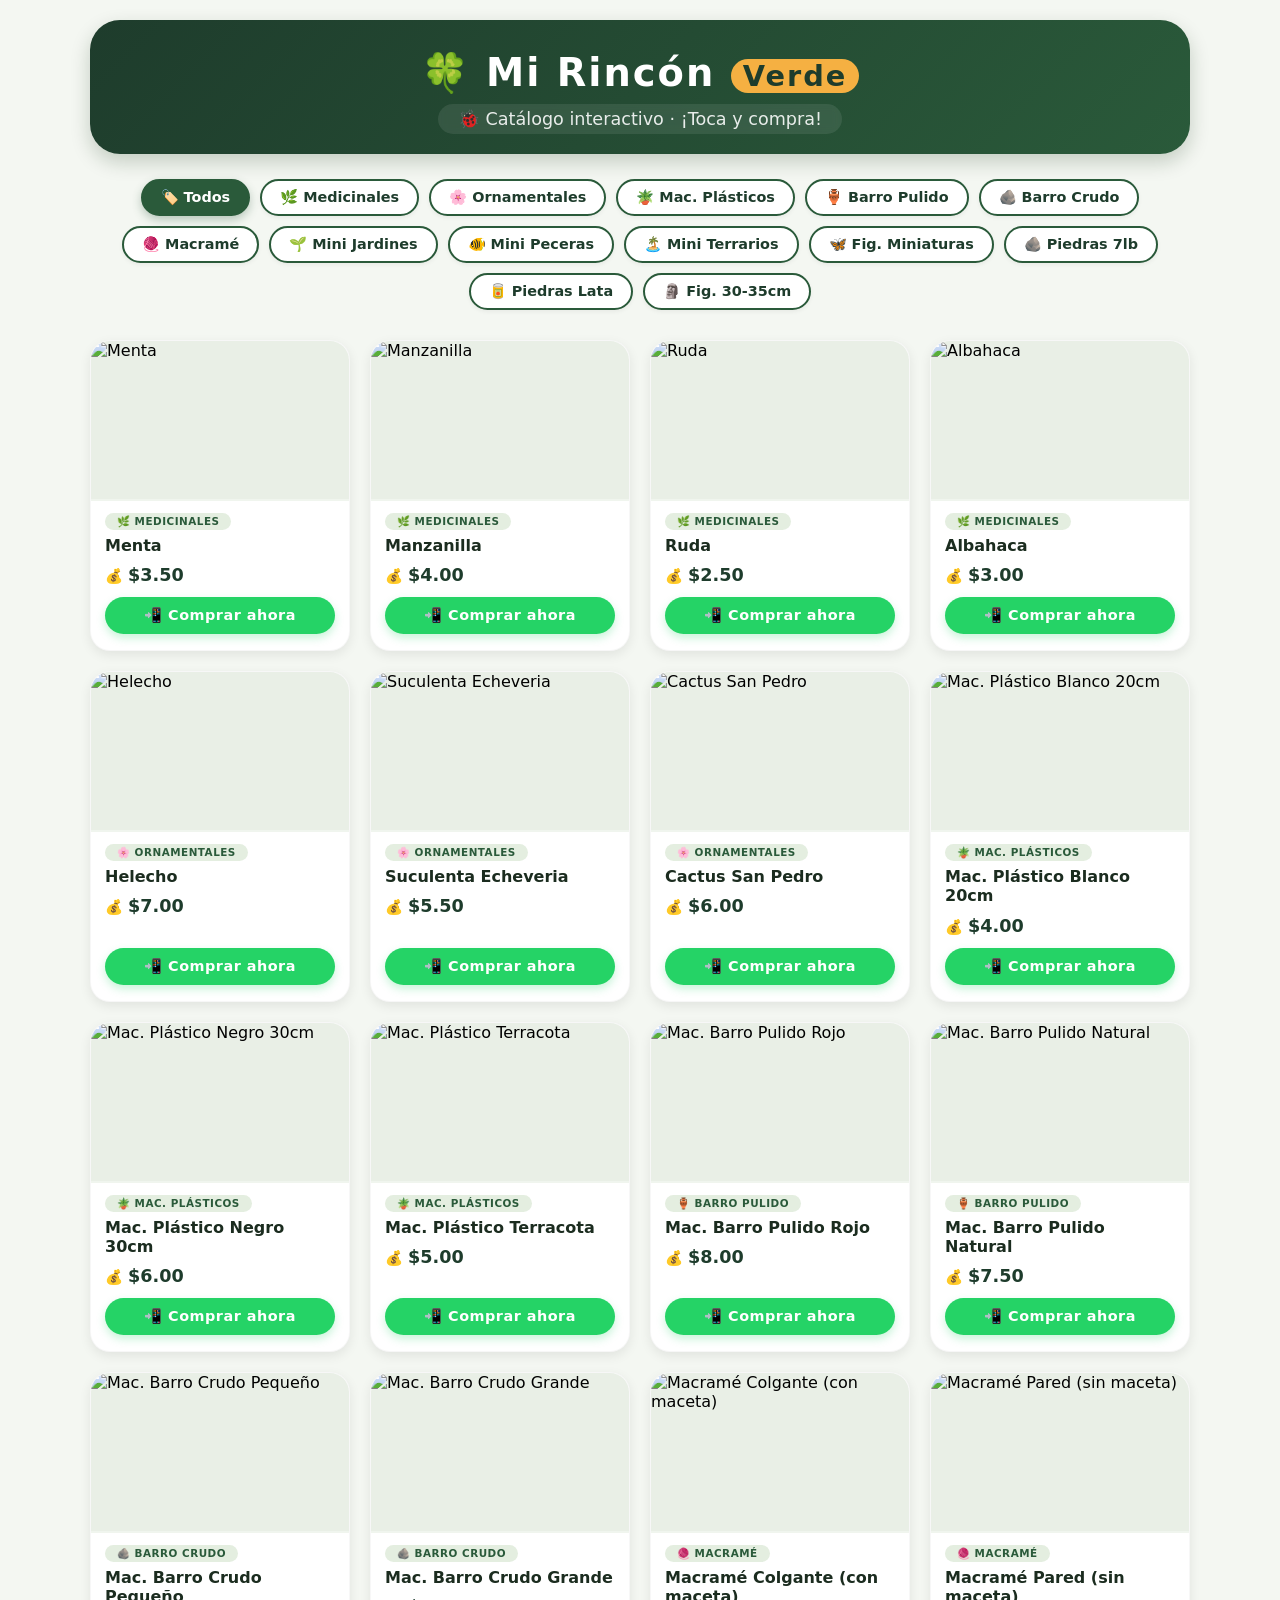
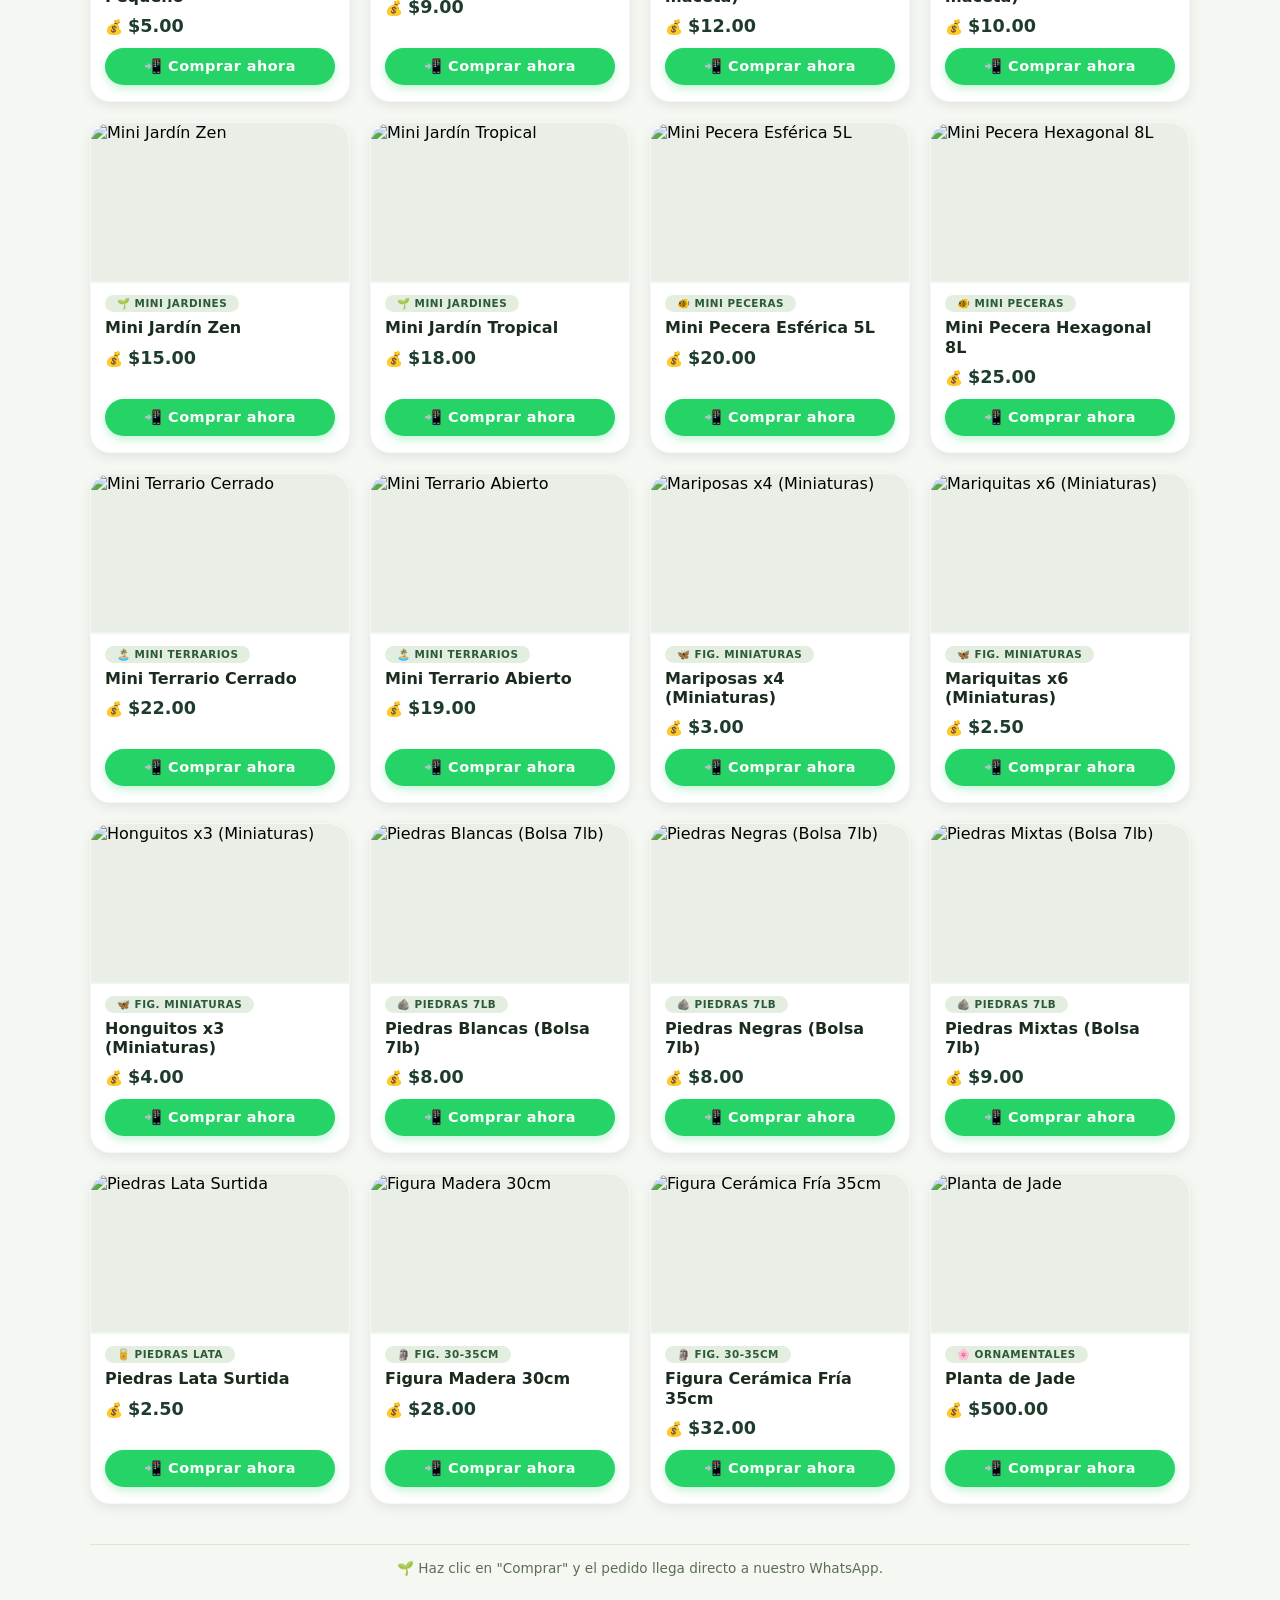
==== index.html @ e6970a71 "Update index.html" ====
<!DOCTYPE html>
<html lang="es">
<head>
    <meta charset="UTF-8">
    <meta name="viewport" content="width=device-width, initial-scale=1.0, maximum-scale=1.0, user-scalable=yes">
    <title>🍀 Mi Rincón Verde - Catálogo</title>
    <style>
        /* --- RESET Y ESTILOS GLOBALES --- */
        * {
            margin: 0;
            padding: 0;
            box-sizing: border-box;
            font-family: 'Segoe UI', Roboto, system-ui, -apple-system, sans-serif;
        }

        body {
            background: #f4f7f2;
            padding: 20px 15px 40px;
            min-height: 100vh;
        }

        .container {
            max-width: 1100px;
            margin: 0 auto;
        }

        /* --- HEADER --- */
        .header {
            text-align: center;
            padding: 30px 20px 20px;
            background: linear-gradient(135deg, #1e3c2c, #2a5a3a);
            border-radius: 30px 30px 30px 30px;
            margin-bottom: 25px;
            box-shadow: 0 8px 20px rgba(0, 40, 0, 0.2);
            color: white;
        }

        .header h1 {
            font-size: 2.4rem;
            letter-spacing: 2px;
            font-weight: 800;
        }
        .header h1 span {
            background: #f5b042;
            padding: 0 12px;
            border-radius: 40px;
            color: #1e3c2c;
            font-size: 1.8rem;
        }
        .header p {
            font-size: 1.1rem;
            opacity: 0.9;
            margin-top: 8px;
            background: rgba(255, 255, 255, 0.1);
            display: inline-block;
            padding: 5px 20px;
            border-radius: 40px;
            backdrop-filter: blur(4px);
        }

        /* --- FILTROS (CATEGORÍAS) --- */
        .filtros {
            display: flex;
            flex-wrap: wrap;
            justify-content: center;
            gap: 10px;
            margin-bottom: 30px;
        }

        .filtro-btn {
            background: white;
            border: 2px solid #2a5a3a;
            color: #1e3c2c;
            padding: 8px 18px;
            border-radius: 50px;
            font-weight: 600;
            font-size: 0.9rem;
            cursor: pointer;
            transition: all 0.2s ease;
            box-shadow: 0 2px 4px rgba(0,0,0,0.05);
        }

        .filtro-btn:hover {
            background: #e8f0e5;
            transform: scale(1.02);
        }

        .filtro-btn.active {
            background: #2a5a3a;
            color: white;
            border-color: #2a5a3a;
            box-shadow: 0 4px 10px rgba(42, 90, 58, 0.3);
        }

        /* --- GRID DE PRODUCTOS --- */
        .grid-productos {
            display: grid;
            grid-template-columns: repeat(auto-fill, minmax(160px, 1fr));
            gap: 20px;
        }

        /* --- TARJETA DE PRODUCTO --- */
        .producto-card {
            background: white;
            border-radius: 20px;
            overflow: hidden;
            box-shadow: 0 4px 12px rgba(0, 0, 0, 0.08);
            transition: transform 0.15s ease, box-shadow 0.15s ease;
            display: flex;
            flex-direction: column;
            border: 1px solid rgba(0,0,0,0.03);
        }

        .producto-card:hover {
            transform: translateY(-5px);
            box-shadow: 0 12px 24px rgba(0, 40, 0, 0.12);
        }

        .producto-card img {
            width: 100%;
            height: 160px;
            object-fit: cover;
            background: #e9efe6;
            border-bottom: 2px solid #f0f5ee;
        }

        .producto-info {
            padding: 12px 14px 16px;
            flex-grow: 1;
            display: flex;
            flex-direction: column;
        }

        .producto-info .categoria-badge {
            font-size: 0.65rem;
            font-weight: 700;
            text-transform: uppercase;
            color: #2a5a3a;
            background: #e4eee0;
            padding: 2px 12px;
            border-radius: 30px;
            display: inline-block;
            width: fit-content;
            margin-bottom: 6px;
            letter-spacing: 0.5px;
        }

        .producto-info h3 {
            font-size: 1rem;
            font-weight: 700;
            color: #1b2c1f;
            margin-bottom: 4px;
            line-height: 1.2;
        }

        .producto-info .precio {
            font-weight: 700;
            color: #1e3c2c;
            font-size: 1.1rem;
            margin: 6px 0 12px;
        }
        .producto-info .precio::before {
            content: "💰 ";
            font-size: 0.9rem;
        }

        .btn-comprar {
            background: #25D366;
            color: white;
            border: none;
            padding: 10px 0;
            border-radius: 60px;
            font-weight: 700;
            font-size: 0.9rem;
            cursor: pointer;
            transition: all 0.15s ease;
            margin-top: auto;
            text-align: center;
            text-decoration: none;
            display: block;
            box-shadow: 0 4px 8px rgba(37, 211, 102, 0.25);
            letter-spacing: 0.5px;
        }

        .btn-comprar:hover {
            background: #1ebe5c;
            transform: scale(1.02);
            box-shadow: 0 6px 14px rgba(37, 211, 102, 0.35);
        }

        .btn-comprar:active {
            transform: scale(0.96);
        }

        /* --- MENSAJE CUANDO NO HAY PRODUCTOS --- */
        .sin-resultados {
            grid-column: 1 / -1;
            text-align: center;
            padding: 60px 20px;
            background: white;
            border-radius: 30px;
            color: #555;
            font-size: 1.2rem;
        }

        /* --- FOOTER --- */
        .footer {
            text-align: center;
            margin-top: 40px;
            padding: 15px;
            color: #5b6e55;
            font-size: 0.85rem;
            border-top: 1px solid #dce6d8;
        }

        /* --- RESPONSIVE --- */
        @media (max-width: 480px) {
            .header h1 { font-size: 1.8rem; }
            .grid-productos { grid-template-columns: repeat(2, 1fr); gap: 12px; }
            .producto-card img { height: 120px; }
            .producto-info { padding: 10px; }
            .producto-info h3 { font-size: 0.85rem; }
            .btn-comprar { font-size: 0.75rem; padding: 8px 0; }
            .filtro-btn { font-size: 0.7rem; padding: 5px 12px; }
        }

        @media (min-width: 900px) {
            .grid-productos { grid-template-columns: repeat(4, 1fr); }
        }
    </style>
</head>
<body>
    <div class="container">

        <!-- HEADER -->
        <div class="header">
            <h1>🍀 Mi Rincón <span>Verde</span></h1>
            <p>🐞 Catálogo interactivo · ¡Toca y compra!</p>
        </div>

        <!-- FILTROS -->
        <div class="filtros" id="filtrosContainer">
            <!-- Los botones se generan automáticamente con JS -->
        </div>

        <!-- GRID DE PRODUCTOS -->
        <div class="grid-productos" id="gridProductos">
            <!-- Los productos se renderizan aquí con JS -->
        </div>

        <div class="footer">
            🌱 Haz clic en "Comprar" y el pedido llega directo a nuestro WhatsApp.
        </div>
    </div>

    <script>
        // *********************************************************************
        //  CONFIGURACIÓN OBLIGATORIA
        //  1. Cambia el número de teléfono (con código de país, sin '+' ni '00')
        //  2. Cambia las URLs de las imágenes (placeholder son genéricas)
        // *********************************************************************
        const TELEFONO = "5351714067"; // <--- PON AQUÍ TU NÚMERO (ej: 5355555555)

        // --- LISTA DE PRODUCTOS (CATÁLOGO COMPLETO) ---
        const productos = [
            // 🌿 Medicinales
            { id: 1, nombre: "Menta", categoria: "medicinales", precio: "3.50", img: "https://via.placeholder.com/300x200/4CAF50/FFFFFF?text=Menta" },
            { id: 2, nombre: "Manzanilla", categoria: "medicinales", precio: "4.00", img: "https://via.placeholder.com/300x200/8BC34A/FFFFFF?text=Manzanilla" },
            { id: 3, nombre: "Ruda", categoria: "medicinales", precio: "2.50", img: "https://via.placeholder.com/300x200/689F38/FFFFFF?text=Ruda" },
            { id: 4, nombre: "Albahaca", categoria: "medicinales", precio: "3.00", img: "https://via.placeholder.com/300x200/7CB342/FFFFFF?text=Albahaca" },

            // 🌸 Ornamentales
            { id: 5, nombre: "Helecho", categoria: "ornamentales", precio: "7.00", img: "https://via.placeholder.com/300x200/2E7D32/FFFFFF?text=Helecho" },
            { id: 6, nombre: "Suculenta Echeveria", categoria: "ornamentales", precio: "5.50", img: "https://via.placeholder.com/300x200/388E3C/FFFFFF?text=Suculenta" },
            { id: 7, nombre: "Cactus San Pedro", categoria: "ornamentales", precio: "6.00", img: "https://via.placeholder.com/300x200/1B5E20/FFFFFF?text=Cactus" },

            // 🪴 Maceteros Plásticos
            { id: 8, nombre: "Mac. Plástico Blanco 20cm", categoria: "plasticos", precio: "4.00", img: "https://via.placeholder.com/300x200/9E9E9E/FFFFFF?text=Blanco+20cm" },
            { id: 9, nombre: "Mac. Plástico Negro 30cm", categoria: "plasticos", precio: "6.00", img: "https://via.placeholder.com/300x200/424242/FFFFFF?text=Negro+30cm" },
            { id: 10, nombre: "Mac. Plástico Terracota", categoria: "plasticos", precio: "5.00", img: "https://via.placeholder.com/300x200/BCAAA4/FFFFFF?text=Terracota" },

            // 🏺 Barro Pulido
            { id: 11, nombre: "Mac. Barro Pulido Rojo", categoria: "barro_pulido", precio: "8.00", img: "https://via.placeholder.com/300x200/8D6E63/FFFFFF?text=Pulido+Rojo" },
            { id: 12, nombre: "Mac. Barro Pulido Natural", categoria: "barro_pulido", precio: "7.50", img: "https://via.placeholder.com/300x200/A1887F/FFFFFF?text=Pulido+Natural" },

            // 🪨 Barro Crudo
            { id: 13, nombre: "Mac. Barro Crudo Pequeño", categoria: "barro_crudo", precio: "5.00", img: "https://via.placeholder.com/300x200/795548/FFFFFF?text=Crudo+Peque" },
            { id: 14, nombre: "Mac. Barro Crudo Grande", categoria: "barro_crudo", precio: "9.00", img: "https://via.placeholder.com/300x200/5D4037/FFFFFF?text=Crudo+Grande" },

            // 🧶 Macramé
            { id: 15, nombre: "Macramé Colgante (con maceta)", categoria: "macrame", precio: "12.00", img: "https://via.placeholder.com/300x200/EFEBE9/000000?text=Macrame+Con" },
            { id: 16, nombre: "Macramé Pared (sin maceta)", categoria: "macrame", precio: "10.00", img: "https://via.placeholder.com/300x200/D7CCC8/000000?text=Macrame+Sin" },

            // 🌱 Mini Jardines
            { id: 17, nombre: "Mini Jardín Zen", categoria: "mini_jardines", precio: "15.00", img: "https://via.placeholder.com/300x200/FFF9C4/000000?text=Jardin+Zen" },
            { id: 18, nombre: "Mini Jardín Tropical", categoria: "mini_jardines", precio: "18.00", img: "https://via.placeholder.com/300x200/A5D6A7/000000?text=Jardin+Tropical" },

            // 🐠 Mini Peceras
            { id: 19, nombre: "Mini Pecera Esférica 5L", categoria: "mini_peceras", precio: "20.00", img: "https://via.placeholder.com/300x200/81D4FA/000000?text=Pecera+Esferica" },
            { id: 20, nombre: "Mini Pecera Hexagonal 8L", categoria: "mini_peceras", precio: "25.00", img: "https://via.placeholder.com/300x200/4FC3F7/000000?text=Pecera+Hexagonal" },

            // 🏺 Mini Terrarios
            { id: 21, nombre: "Mini Terrario Cerrado", categoria: "mini_terrarios", precio: "22.00", img: "https://via.placeholder.com/300x200/B2DFDB/000000?text=Terrario+Cerrado" },
            { id: 22, nombre: "Mini Terrario Abierto", categoria: "mini_terrarios", precio: "19.00", img: "https://via.placeholder.com/300x200/80CBC4/000000?text=Terrario+Abierto" },

            // 🦋 Figuras Miniaturas (agrupadas en una misma categoría)
            { id: 23, nombre: "Mariposas x4 (Miniaturas)", categoria: "figuras_mini", precio: "3.00", img: "https://via.placeholder.com/300x200/F8BBD0/000000?text=Mariposas" },
            { id: 24, nombre: "Mariquitas x6 (Miniaturas)", categoria: "figuras_mini", precio: "2.50", img: "https://via.placeholder.com/300x200/FFCDD2/000000?text=Mariquitas" },
            { id: 25, nombre: "Honguitos x3 (Miniaturas)", categoria: "figuras_mini", precio: "4.00", img: "https://via.placeholder.com/300x200/D7CCC8/000000?text=Honguitos" },

            // Piedras decorativas 7 libras
            { id: 26, nombre: "Piedras Blancas (Bolsa 7lb)", categoria: "piedras", precio: "8.00", img: "https://via.placeholder.com/300x200/ECEFF1/000000?text=Piedras+Blancas" },
            { id: 27, nombre: "Piedras Negras (Bolsa 7lb)", categoria: "piedras", precio: "8.00", img: "https://via.placeholder.com/300x200/37474F/FFFFFF?text=Piedras+Negras" },
            { id: 28, nombre: "Piedras Mixtas (Bolsa 7lb)", categoria: "piedras", precio: "9.00", img: "https://via.placeholder.com/300x200/B0BEC5/000000?text=Piedras+Mixtas" },

            // Piedras en lata
            { id: 29, nombre: "Piedras Lata Surtida", categoria: "piedras_lata", precio: "2.50", img: "https://via.placeholder.com/300x200/FFAB91/000000?text=Lata+Piedras" },

            // Figuras Cerámica y Madera (30-35cm)
            { id: 30, nombre: "Figura Madera 30cm", categoria: "figuras_grandes", precio: "28.00", img: "https://via.placeholder.com/300x200/A1887F/FFFFFF?text=Fig+Madera" },
            { id: 31, nombre: "Figura Cerámica Fría 35cm", categoria: "figuras_grandes", precio: "32.00", img: "https://via.placeholder.com/300x200/FFCC80/000000?text=Fig+Ceramica" },

            // 🌱 NUEVO: Planta de Jade (añadido por solicitud)
            { id: 32, nombre: "Planta de Jade", categoria: "ornamentales", precio: "500.00", img: "https://via.placeholder.com/300x200/2E7D32/FFFFFF?text=Planta+de+Jade" }
        ];

        // --- MAPEO DE CATEGORÍAS PARA FILTROS ---
        const categoriasMap = {
            'medicinales': '🌿 Medicinales',
            'ornamentales': '🌸 Ornamentales',
            'plasticos': '🪴 Mac. Plásticos',
            'barro_pulido': '🏺 Barro Pulido',
            'barro_crudo': '🪨 Barro Crudo',
            'macrame': '🧶 Macramé',
            'mini_jardines': '🌱 Mini Jardines',
            'mini_peceras': '🐠 Mini Peceras',
            'mini_terrarios': '🏝️ Mini Terrarios',
            'figuras_mini': '🦋 Fig. Miniaturas',
            'piedras': '🪨 Piedras 7lb',
            'piedras_lata': '🥫 Piedras Lata',
            'figuras_grandes': '🗿 Fig. 30-35cm'
        };

        // --- OBTENER CATEGORÍAS ÚNICAS ---
        const categoriasUnicas = [...new Set(productos.map(p => p.categoria))];

        // --- RENDERIZAR FILTROS ---
        const filtrosContainer = document.getElementById('filtrosContainer');
        // Botón "Todos"
        let filtrosHTML = `<button class="filtro-btn active" data-categoria="todos">🏷️ Todos</button>`;
        categoriasUnicas.forEach(cat => {
            const nombreMostrar = categoriasMap[cat] || cat;
            filtrosHTML += `<button class="filtro-btn" data-categoria="${cat}">${nombreMostrar}</button>`;
        });
        filtrosContainer.innerHTML = filtrosHTML;

        // --- FUNCIÓN MEJORADA PARA GENERAR EL ENLACE DE WHATSAPP (MENSAJE HUMANO) ---
        function generarEnlaceWhatsApp(nombreProducto, precio) {
            // Mensaje natural, claro y sin comandos
            const mensaje = `Hola, estoy interesado en comprar "${nombreProducto}" que vi en su catálogo por $${precio}. ¿Podrían confirmarme si tienen disponibilidad? ¡Gracias!`;
            return `https://wa.me/${TELEFONO}?text=${encodeURIComponent(mensaje)}`;
        }

        // --- FUNCIÓN PARA RENDERIZAR PRODUCTOS (CON FILTRO) ---
        function renderizarProductos(categoriaFiltro = 'todos') {
            const grid = document.getElementById('gridProductos');
            
            // Filtrar productos
            let productosFiltrados = productos;
            if (categoriaFiltro !== 'todos') {
                productosFiltrados = productos.filter(p => p.categoria === categoriaFiltro);
            }

            // Si no hay productos, mostrar mensaje
            if (productosFiltrados.length === 0) {
                grid.innerHTML = `<div class="sin-resultados">😕 No hay productos en esta categoría.<br>¡Pronto tendremos más novedades!</div>`;
                return;
            }

            // Generar HTML de cada producto
            let html = '';
            productosFiltrados.forEach(p => {
                const enlace = generarEnlaceWhatsApp(p.nombre, p.precio);
                const catMostrar = categoriasMap[p.categoria] || p.categoria;
                html += `
                    <div class="producto-card" data-categoria="${p.categoria}">
                        <img src="${p.img}" alt="${p.nombre}" loading="lazy">
                        <div class="producto-info">
                            <span class="categoria-badge">${catMostrar}</span>
                            <h3>${p.nombre}</h3>
                            <div class="precio">$${p.precio}</div>
                            <a href="${enlace}" target="_blank" class="btn-comprar" rel="noopener noreferrer">
                                📲 Comprar ahora
                            </a>
                        </div>
                    </div>
                `;
            });

            grid.innerHTML = html;
        }

        // --- EVENTOS DE LOS FILTROS ---
        document.querySelectorAll('.filtro-btn').forEach(btn => {
            btn.addEventListener('click', function(e) {
                // Quitar clase active de todos
                document.querySelectorAll('.filtro-btn').forEach(b => b.classList.remove('active'));
                // Poner clase active al clickeado
                this.classList.add('active');
                // Obtener categoría y renderizar
                const categoria = this.dataset.categoria;
                renderizarProductos(categoria);
            });
        });

        // --- RENDERIZAR INICIAL (TODOS) ---
        renderizarProductos('todos');

        // --- (OPCIONAL) SI EL USUARIO QUIERE REEMPLAZAR IMÁGENES, BUSCA LAS URL DE PLACEHOLDER ---
        console.log('%c🍀 Catálogo "Mi Rincón Verde" cargado. El mensaje de WhatsApp ahora es más humano y claro.','font-size:16px; font-weight:bold; background:#1e3c2c; color:white; padding:10px; border-radius:6px;');
    </script>
</body>
</html>
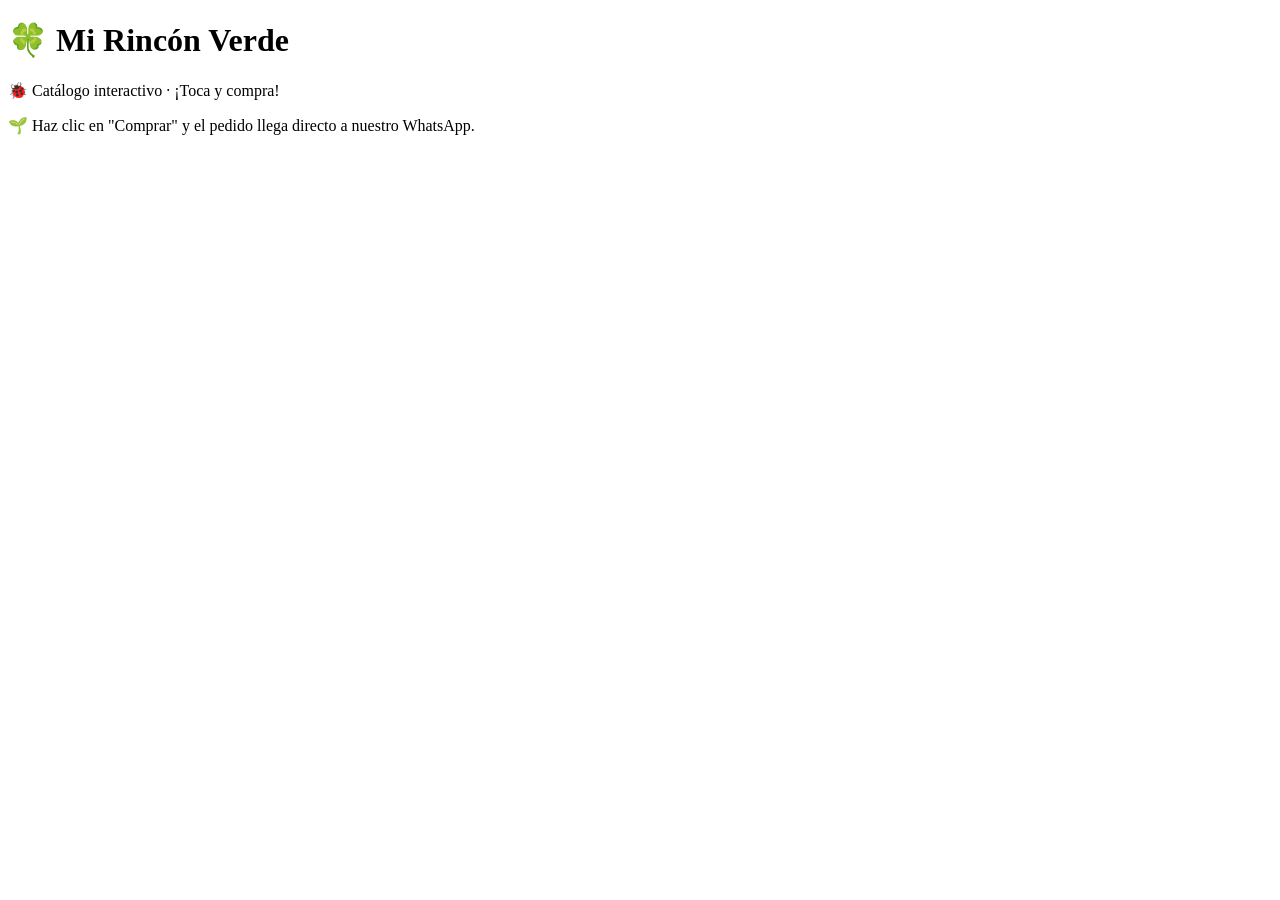
==== commit d13cf0b6: "Update index.html" ====
--- a/index.html
+++ b/index.html
@@ -4,230 +4,8 @@
     <meta charset="UTF-8">
     <meta name="viewport" content="width=device-width, initial-scale=1.0, maximum-scale=1.0, user-scalable=yes">
     <title>🍀 Mi Rincón Verde - Catálogo</title>
-    <style>
-        /* --- RESET Y ESTILOS GLOBALES --- */
-        * {
-            margin: 0;
-            padding: 0;
-            box-sizing: border-box;
-            font-family: 'Segoe UI', Roboto, system-ui, -apple-system, sans-serif;
-        }
-
-        body {
-            background: #f4f7f2;
-            padding: 20px 15px 40px;
-            min-height: 100vh;
-        }
-
-        .container {
-            max-width: 1100px;
-            margin: 0 auto;
-        }
-
-        /* --- HEADER --- */
-        .header {
-            text-align: center;
-            padding: 30px 20px 20px;
-            background: linear-gradient(135deg, #1e3c2c, #2a5a3a);
-            border-radius: 30px 30px 30px 30px;
-            margin-bottom: 25px;
-            box-shadow: 0 8px 20px rgba(0, 40, 0, 0.2);
-            color: white;
-        }
-
-        .header h1 {
-            font-size: 2.4rem;
-            letter-spacing: 2px;
-            font-weight: 800;
-        }
-        .header h1 span {
-            background: #f5b042;
-            padding: 0 12px;
-            border-radius: 40px;
-            color: #1e3c2c;
-            font-size: 1.8rem;
-        }
-        .header p {
-            font-size: 1.1rem;
-            opacity: 0.9;
-            margin-top: 8px;
-            background: rgba(255, 255, 255, 0.1);
-            display: inline-block;
-            padding: 5px 20px;
-            border-radius: 40px;
-            backdrop-filter: blur(4px);
-        }
-
-        /* --- FILTROS (CATEGORÍAS) --- */
-        .filtros {
-            display: flex;
-            flex-wrap: wrap;
-            justify-content: center;
-            gap: 10px;
-            margin-bottom: 30px;
-        }
-
-        .filtro-btn {
-            background: white;
-            border: 2px solid #2a5a3a;
-            color: #1e3c2c;
-            padding: 8px 18px;
-            border-radius: 50px;
-            font-weight: 600;
-            font-size: 0.9rem;
-            cursor: pointer;
-            transition: all 0.2s ease;
-            box-shadow: 0 2px 4px rgba(0,0,0,0.05);
-        }
-
-        .filtro-btn:hover {
-            background: #e8f0e5;
-            transform: scale(1.02);
-        }
-
-        .filtro-btn.active {
-            background: #2a5a3a;
-            color: white;
-            border-color: #2a5a3a;
-            box-shadow: 0 4px 10px rgba(42, 90, 58, 0.3);
-        }
-
-        /* --- GRID DE PRODUCTOS --- */
-        .grid-productos {
-            display: grid;
-            grid-template-columns: repeat(auto-fill, minmax(160px, 1fr));
-            gap: 20px;
-        }
-
-        /* --- TARJETA DE PRODUCTO --- */
-        .producto-card {
-            background: white;
-            border-radius: 20px;
-            overflow: hidden;
-            box-shadow: 0 4px 12px rgba(0, 0, 0, 0.08);
-            transition: transform 0.15s ease, box-shadow 0.15s ease;
-            display: flex;
-            flex-direction: column;
-            border: 1px solid rgba(0,0,0,0.03);
-        }
-
-        .producto-card:hover {
-            transform: translateY(-5px);
-            box-shadow: 0 12px 24px rgba(0, 40, 0, 0.12);
-        }
-
-        .producto-card img {
-            width: 100%;
-            height: 160px;
-            object-fit: cover;
-            background: #e9efe6;
-            border-bottom: 2px solid #f0f5ee;
-        }
-
-        .producto-info {
-            padding: 12px 14px 16px;
-            flex-grow: 1;
-            display: flex;
-            flex-direction: column;
-        }
-
-        .producto-info .categoria-badge {
-            font-size: 0.65rem;
-            font-weight: 700;
-            text-transform: uppercase;
-            color: #2a5a3a;
-            background: #e4eee0;
-            padding: 2px 12px;
-            border-radius: 30px;
-            display: inline-block;
-            width: fit-content;
-            margin-bottom: 6px;
-            letter-spacing: 0.5px;
-        }
-
-        .producto-info h3 {
-            font-size: 1rem;
-            font-weight: 700;
-            color: #1b2c1f;
-            margin-bottom: 4px;
-            line-height: 1.2;
-        }
-
-        .producto-info .precio {
-            font-weight: 700;
-            color: #1e3c2c;
-            font-size: 1.1rem;
-            margin: 6px 0 12px;
-        }
-        .producto-info .precio::before {
-            content: "💰 ";
-            font-size: 0.9rem;
-        }
-
-        .btn-comprar {
-            background: #25D366;
-            color: white;
-            border: none;
-            padding: 10px 0;
-            border-radius: 60px;
-            font-weight: 700;
-            font-size: 0.9rem;
-            cursor: pointer;
-            transition: all 0.15s ease;
-            margin-top: auto;
-            text-align: center;
-            text-decoration: none;
-            display: block;
-            box-shadow: 0 4px 8px rgba(37, 211, 102, 0.25);
-            letter-spacing: 0.5px;
-        }
-
-        .btn-comprar:hover {
-            background: #1ebe5c;
-            transform: scale(1.02);
-            box-shadow: 0 6px 14px rgba(37, 211, 102, 0.35);
-        }
-
-        .btn-comprar:active {
-            transform: scale(0.96);
-        }
-
-        /* --- MENSAJE CUANDO NO HAY PRODUCTOS --- */
-        .sin-resultados {
-            grid-column: 1 / -1;
-            text-align: center;
-            padding: 60px 20px;
-            background: white;
-            border-radius: 30px;
-            color: #555;
-            font-size: 1.2rem;
-        }
-
-        /* --- FOOTER --- */
-        .footer {
-            text-align: center;
-            margin-top: 40px;
-            padding: 15px;
-            color: #5b6e55;
-            font-size: 0.85rem;
-            border-top: 1px solid #dce6d8;
-        }
-
-        /* --- RESPONSIVE --- */
-        @media (max-width: 480px) {
-            .header h1 { font-size: 1.8rem; }
-            .grid-productos { grid-template-columns: repeat(2, 1fr); gap: 12px; }
-            .producto-card img { height: 120px; }
-            .producto-info { padding: 10px; }
-            .producto-info h3 { font-size: 0.85rem; }
-            .btn-comprar { font-size: 0.75rem; padding: 8px 0; }
-            .filtro-btn { font-size: 0.7rem; padding: 5px 12px; }
-        }
-
-        @media (min-width: 900px) {
-            .grid-productos { grid-template-columns: repeat(4, 1fr); }
-        }
-    </style>
+    <!-- CSS externo -->
+    <link rel="stylesheet" href="css/style.css">
 </head>
 <body>
     <div class="container">
@@ -253,171 +31,8 @@
         </div>
     </div>
 
-    <script>
-        // *********************************************************************
-        //  CONFIGURACIÓN OBLIGATORIA
-        //  1. Cambia el número de teléfono (con código de país, sin '+' ni '00')
-        //  2. Cambia las URLs de las imágenes (placeholder son genéricas)
-        // *********************************************************************
-        const TELEFONO = "5351714067"; // <--- PON AQUÍ TU NÚMERO (ej: 5355555555)
-
-        // --- LISTA DE PRODUCTOS (CATÁLOGO COMPLETO) ---
-        const productos = [
-            // 🌿 Medicinales
-            { id: 1, nombre: "Menta", categoria: "medicinales", precio: "3.50", img: "https://via.placeholder.com/300x200/4CAF50/FFFFFF?text=Menta" },
-            { id: 2, nombre: "Manzanilla", categoria: "medicinales", precio: "4.00", img: "https://via.placeholder.com/300x200/8BC34A/FFFFFF?text=Manzanilla" },
-            { id: 3, nombre: "Ruda", categoria: "medicinales", precio: "2.50", img: "https://via.placeholder.com/300x200/689F38/FFFFFF?text=Ruda" },
-            { id: 4, nombre: "Albahaca", categoria: "medicinales", precio: "3.00", img: "https://via.placeholder.com/300x200/7CB342/FFFFFF?text=Albahaca" },
-
-            // 🌸 Ornamentales
-            { id: 5, nombre: "Helecho", categoria: "ornamentales", precio: "7.00", img: "https://via.placeholder.com/300x200/2E7D32/FFFFFF?text=Helecho" },
-            { id: 6, nombre: "Suculenta Echeveria", categoria: "ornamentales", precio: "5.50", img: "https://via.placeholder.com/300x200/388E3C/FFFFFF?text=Suculenta" },
-            { id: 7, nombre: "Cactus San Pedro", categoria: "ornamentales", precio: "6.00", img: "https://via.placeholder.com/300x200/1B5E20/FFFFFF?text=Cactus" },
-
-            // 🪴 Maceteros Plásticos
-            { id: 8, nombre: "Mac. Plástico Blanco 20cm", categoria: "plasticos", precio: "4.00", img: "https://via.placeholder.com/300x200/9E9E9E/FFFFFF?text=Blanco+20cm" },
-            { id: 9, nombre: "Mac. Plástico Negro 30cm", categoria: "plasticos", precio: "6.00", img: "https://via.placeholder.com/300x200/424242/FFFFFF?text=Negro+30cm" },
-            { id: 10, nombre: "Mac. Plástico Terracota", categoria: "plasticos", precio: "5.00", img: "https://via.placeholder.com/300x200/BCAAA4/FFFFFF?text=Terracota" },
-
-            // 🏺 Barro Pulido
-            { id: 11, nombre: "Mac. Barro Pulido Rojo", categoria: "barro_pulido", precio: "8.00", img: "https://via.placeholder.com/300x200/8D6E63/FFFFFF?text=Pulido+Rojo" },
-            { id: 12, nombre: "Mac. Barro Pulido Natural", categoria: "barro_pulido", precio: "7.50", img: "https://via.placeholder.com/300x200/A1887F/FFFFFF?text=Pulido+Natural" },
-
-            // 🪨 Barro Crudo
-            { id: 13, nombre: "Mac. Barro Crudo Pequeño", categoria: "barro_crudo", precio: "5.00", img: "https://via.placeholder.com/300x200/795548/FFFFFF?text=Crudo+Peque" },
-            { id: 14, nombre: "Mac. Barro Crudo Grande", categoria: "barro_crudo", precio: "9.00", img: "https://via.placeholder.com/300x200/5D4037/FFFFFF?text=Crudo+Grande" },
-
-            // 🧶 Macramé
-            { id: 15, nombre: "Macramé Colgante (con maceta)", categoria: "macrame", precio: "12.00", img: "https://via.placeholder.com/300x200/EFEBE9/000000?text=Macrame+Con" },
-            { id: 16, nombre: "Macramé Pared (sin maceta)", categoria: "macrame", precio: "10.00", img: "https://via.placeholder.com/300x200/D7CCC8/000000?text=Macrame+Sin" },
-
-            // 🌱 Mini Jardines
-            { id: 17, nombre: "Mini Jardín Zen", categoria: "mini_jardines", precio: "15.00", img: "https://via.placeholder.com/300x200/FFF9C4/000000?text=Jardin+Zen" },
-            { id: 18, nombre: "Mini Jardín Tropical", categoria: "mini_jardines", precio: "18.00", img: "https://via.placeholder.com/300x200/A5D6A7/000000?text=Jardin+Tropical" },
-
-            // 🐠 Mini Peceras
-            { id: 19, nombre: "Mini Pecera Esférica 5L", categoria: "mini_peceras", precio: "20.00", img: "https://via.placeholder.com/300x200/81D4FA/000000?text=Pecera+Esferica" },
-            { id: 20, nombre: "Mini Pecera Hexagonal 8L", categoria: "mini_peceras", precio: "25.00", img: "https://via.placeholder.com/300x200/4FC3F7/000000?text=Pecera+Hexagonal" },
-
-            // 🏺 Mini Terrarios
-            { id: 21, nombre: "Mini Terrario Cerrado", categoria: "mini_terrarios", precio: "22.00", img: "https://via.placeholder.com/300x200/B2DFDB/000000?text=Terrario+Cerrado" },
-            { id: 22, nombre: "Mini Terrario Abierto", categoria: "mini_terrarios", precio: "19.00", img: "https://via.placeholder.com/300x200/80CBC4/000000?text=Terrario+Abierto" },
-
-            // 🦋 Figuras Miniaturas (agrupadas en una misma categoría)
-            { id: 23, nombre: "Mariposas x4 (Miniaturas)", categoria: "figuras_mini", precio: "3.00", img: "https://via.placeholder.com/300x200/F8BBD0/000000?text=Mariposas" },
-            { id: 24, nombre: "Mariquitas x6 (Miniaturas)", categoria: "figuras_mini", precio: "2.50", img: "https://via.placeholder.com/300x200/FFCDD2/000000?text=Mariquitas" },
-            { id: 25, nombre: "Honguitos x3 (Miniaturas)", categoria: "figuras_mini", precio: "4.00", img: "https://via.placeholder.com/300x200/D7CCC8/000000?text=Honguitos" },
-
-            // Piedras decorativas 7 libras
-            { id: 26, nombre: "Piedras Blancas (Bolsa 7lb)", categoria: "piedras", precio: "8.00", img: "https://via.placeholder.com/300x200/ECEFF1/000000?text=Piedras+Blancas" },
-            { id: 27, nombre: "Piedras Negras (Bolsa 7lb)", categoria: "piedras", precio: "8.00", img: "https://via.placeholder.com/300x200/37474F/FFFFFF?text=Piedras+Negras" },
-            { id: 28, nombre: "Piedras Mixtas (Bolsa 7lb)", categoria: "piedras", precio: "9.00", img: "https://via.placeholder.com/300x200/B0BEC5/000000?text=Piedras+Mixtas" },
-
-            // Piedras en lata
-            { id: 29, nombre: "Piedras Lata Surtida", categoria: "piedras_lata", precio: "2.50", img: "https://via.placeholder.com/300x200/FFAB91/000000?text=Lata+Piedras" },
-
-            // Figuras Cerámica y Madera (30-35cm)
-            { id: 30, nombre: "Figura Madera 30cm", categoria: "figuras_grandes", precio: "28.00", img: "https://via.placeholder.com/300x200/A1887F/FFFFFF?text=Fig+Madera" },
-            { id: 31, nombre: "Figura Cerámica Fría 35cm", categoria: "figuras_grandes", precio: "32.00", img: "https://via.placeholder.com/300x200/FFCC80/000000?text=Fig+Ceramica" },
-
-            // 🌱 NUEVO: Planta de Jade (añadido por solicitud)
-            { id: 32, nombre: "Planta de Jade", categoria: "ornamentales", precio: "500.00", img: "https://via.placeholder.com/300x200/2E7D32/FFFFFF?text=Planta+de+Jade" }
-        ];
-
-        // --- MAPEO DE CATEGORÍAS PARA FILTROS ---
-        const categoriasMap = {
-            'medicinales': '🌿 Medicinales',
-            'ornamentales': '🌸 Ornamentales',
-            'plasticos': '🪴 Mac. Plásticos',
-            'barro_pulido': '🏺 Barro Pulido',
-            'barro_crudo': '🪨 Barro Crudo',
-            'macrame': '🧶 Macramé',
-            'mini_jardines': '🌱 Mini Jardines',
-            'mini_peceras': '🐠 Mini Peceras',
-            'mini_terrarios': '🏝️ Mini Terrarios',
-            'figuras_mini': '🦋 Fig. Miniaturas',
-            'piedras': '🪨 Piedras 7lb',
-            'piedras_lata': '🥫 Piedras Lata',
-            'figuras_grandes': '🗿 Fig. 30-35cm'
-        };
-
-        // --- OBTENER CATEGORÍAS ÚNICAS ---
-        const categoriasUnicas = [...new Set(productos.map(p => p.categoria))];
-
-        // --- RENDERIZAR FILTROS ---
-        const filtrosContainer = document.getElementById('filtrosContainer');
-        // Botón "Todos"
-        let filtrosHTML = `<button class="filtro-btn active" data-categoria="todos">🏷️ Todos</button>`;
-        categoriasUnicas.forEach(cat => {
-            const nombreMostrar = categoriasMap[cat] || cat;
-            filtrosHTML += `<button class="filtro-btn" data-categoria="${cat}">${nombreMostrar}</button>`;
-        });
-        filtrosContainer.innerHTML = filtrosHTML;
-
-        // --- FUNCIÓN MEJORADA PARA GENERAR EL ENLACE DE WHATSAPP (MENSAJE HUMANO) ---
-        function generarEnlaceWhatsApp(nombreProducto, precio) {
-            // Mensaje natural, claro y sin comandos
-            const mensaje = `Hola, estoy interesado en comprar "${nombreProducto}" que vi en su catálogo por $${precio}. ¿Podrían confirmarme si tienen disponibilidad? ¡Gracias!`;
-            return `https://wa.me/${TELEFONO}?text=${encodeURIComponent(mensaje)}`;
-        }
-
-        // --- FUNCIÓN PARA RENDERIZAR PRODUCTOS (CON FILTRO) ---
-        function renderizarProductos(categoriaFiltro = 'todos') {
-            const grid = document.getElementById('gridProductos');
-            
-            // Filtrar productos
-            let productosFiltrados = productos;
-            if (categoriaFiltro !== 'todos') {
-                productosFiltrados = productos.filter(p => p.categoria === categoriaFiltro);
-            }
-
-            // Si no hay productos, mostrar mensaje
-            if (productosFiltrados.length === 0) {
-                grid.innerHTML = `<div class="sin-resultados">😕 No hay productos en esta categoría.<br>¡Pronto tendremos más novedades!</div>`;
-                return;
-            }
-
-            // Generar HTML de cada producto
-            let html = '';
-            productosFiltrados.forEach(p => {
-                const enlace = generarEnlaceWhatsApp(p.nombre, p.precio);
-                const catMostrar = categoriasMap[p.categoria] || p.categoria;
-                html += `
-                    <div class="producto-card" data-categoria="${p.categoria}">
-                        <img src="${p.img}" alt="${p.nombre}" loading="lazy">
-                        <div class="producto-info">
-                            <span class="categoria-badge">${catMostrar}</span>
-                            <h3>${p.nombre}</h3>
-                            <div class="precio">$${p.precio}</div>
-                            <a href="${enlace}" target="_blank" class="btn-comprar" rel="noopener noreferrer">
-                                📲 Comprar ahora
-                            </a>
-                        </div>
-                    </div>
-                `;
-            });
-
-            grid.innerHTML = html;
-        }
-
-        // --- EVENTOS DE LOS FILTROS ---
-        document.querySelectorAll('.filtro-btn').forEach(btn => {
-            btn.addEventListener('click', function(e) {
-                // Quitar clase active de todos
-                document.querySelectorAll('.filtro-btn').forEach(b => b.classList.remove('active'));
-                // Poner clase active al clickeado
-                this.classList.add('active');
-                // Obtener categoría y renderizar
-                const categoria = this.dataset.categoria;
-                renderizarProductos(categoria);
-            });
-        });
-
-        // --- RENDERIZAR INICIAL (TODOS) ---
-        renderizarProductos('todos');
-
-        // --- (OPCIONAL) SI EL USUARIO QUIERE REEMPLAZAR IMÁGENES, BUSCA LAS URL DE PLACEHOLDER ---
-        console.log('%c🍀 Catálogo "Mi Rincón Verde" cargado. El mensaje de WhatsApp ahora es más humano y claro.','font-size:16px; font-weight:bold; background:#1e3c2c; color:white; padding:10px; border-radius:6px;');
-    </script>
+    <!-- Scripts externos -->
+    <script src="js/catalogo.js"></script>
+    <script src="js/app.js"></script>
 </body>
 </html>
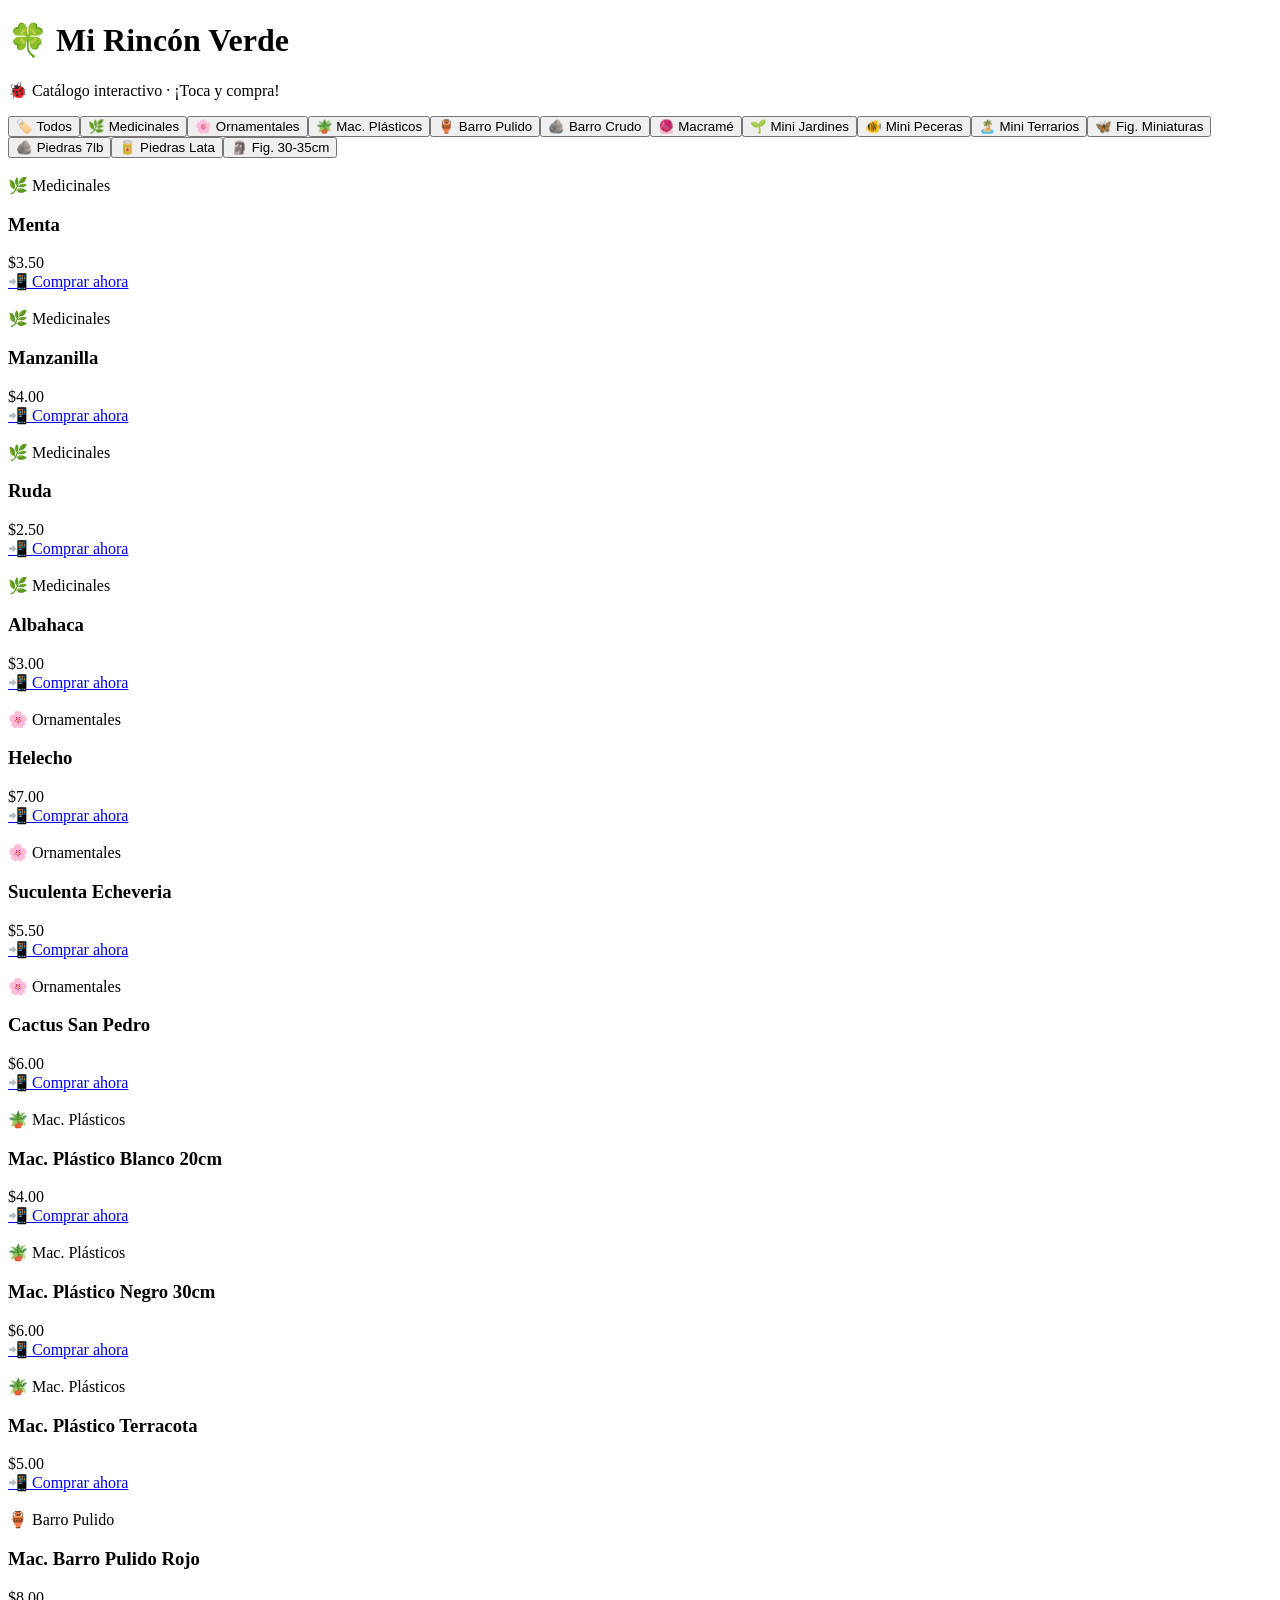
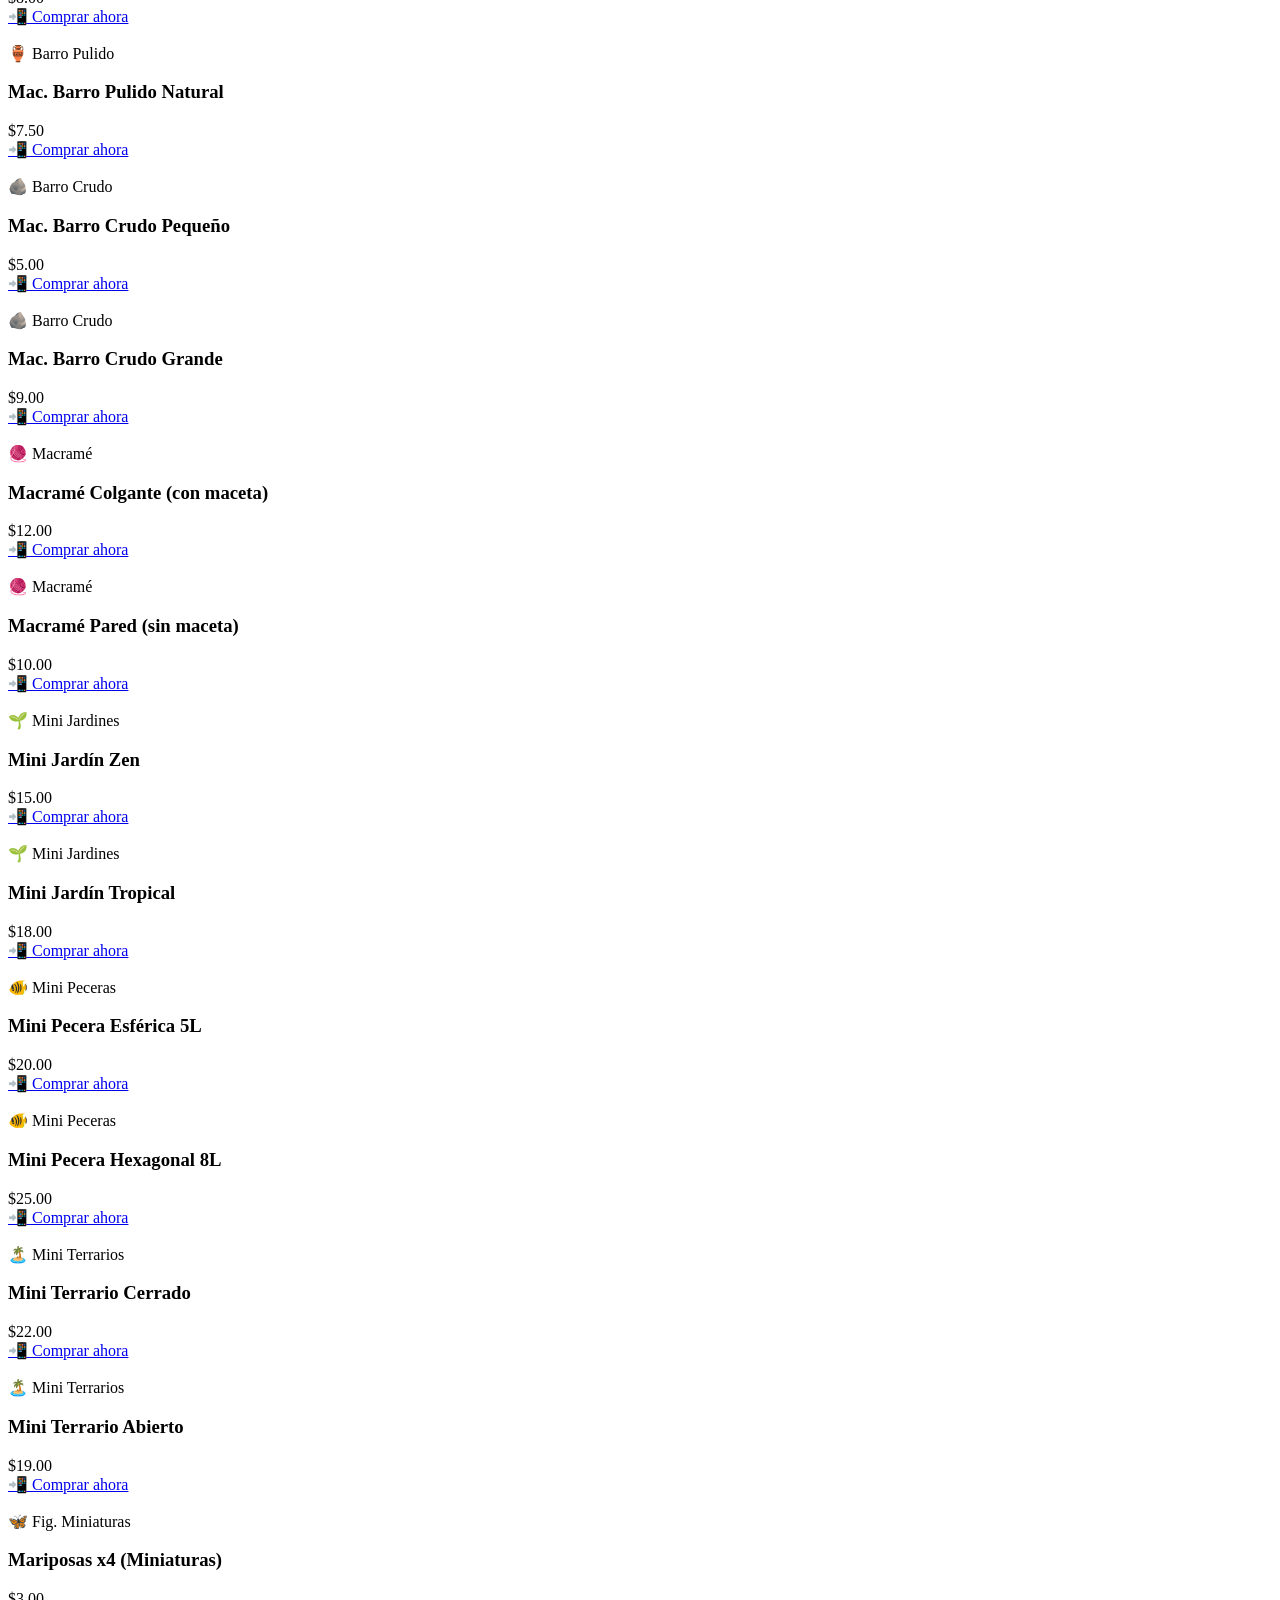
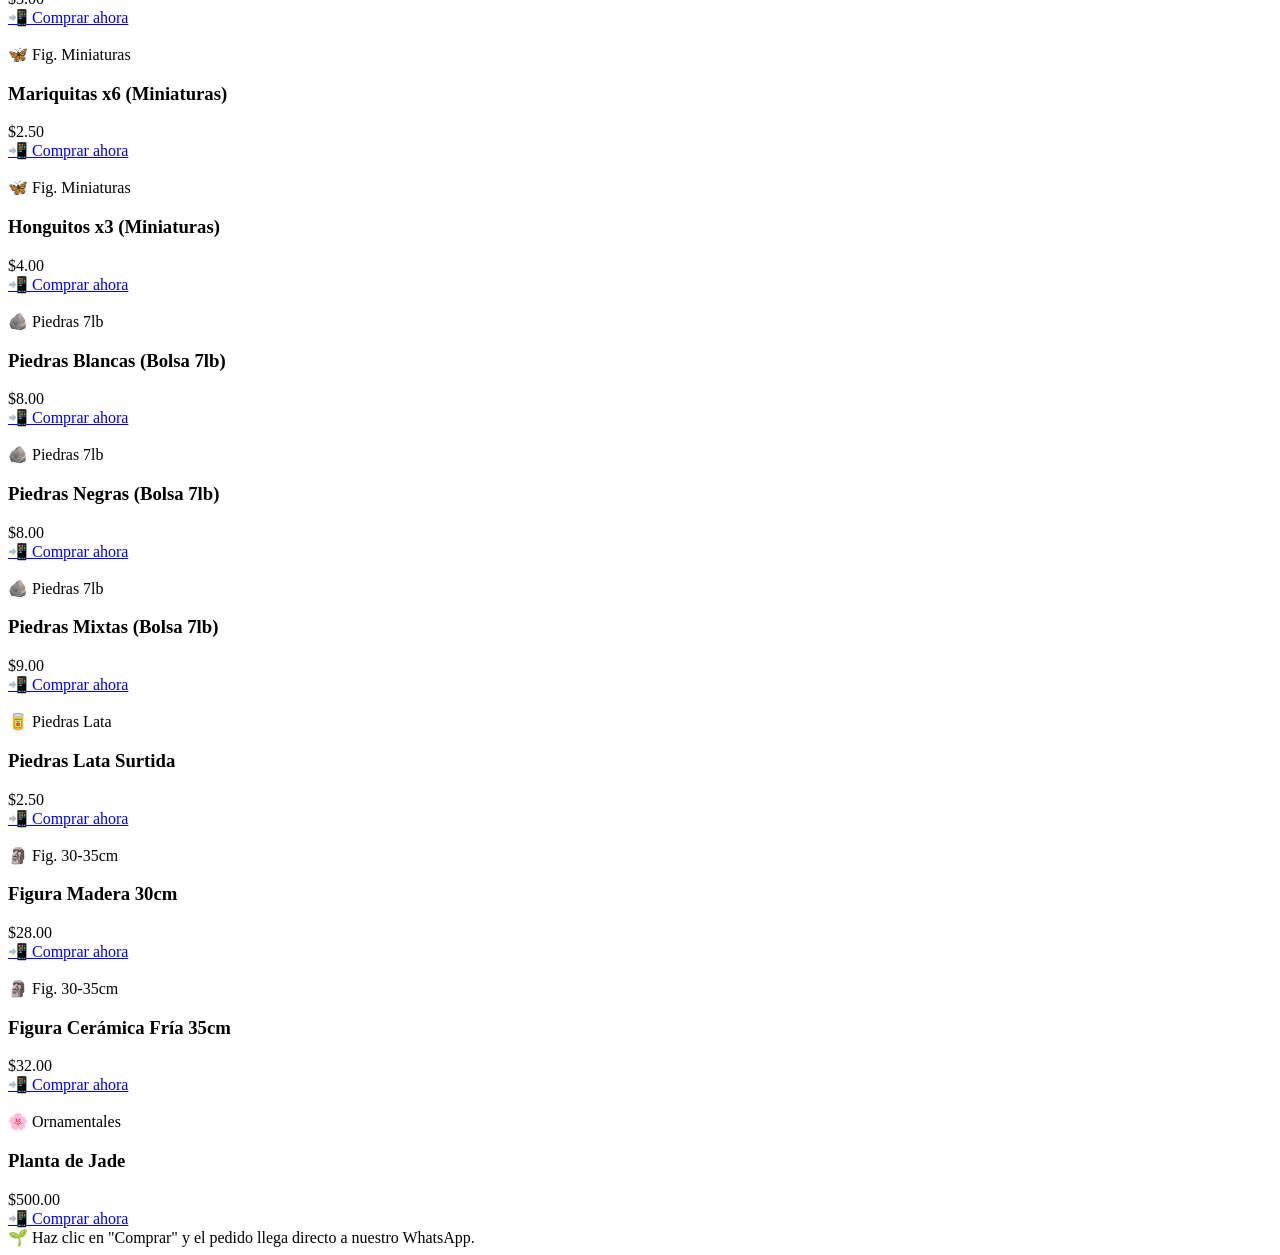
==== commit 63852ba9: "Update index.html" ====
--- a/index.html
+++ b/index.html
@@ -5,7 +5,7 @@
     <meta name="viewport" content="width=device-width, initial-scale=1.0, maximum-scale=1.0, user-scalable=yes">
     <title>🍀 Mi Rincón Verde - Catálogo</title>
     <!-- CSS externo -->
-    <link rel="stylesheet" href="css/style.css">
+    <link rel="stylesheet" href="CSS/style.css">
 </head>
 <body>
     <div class="container">
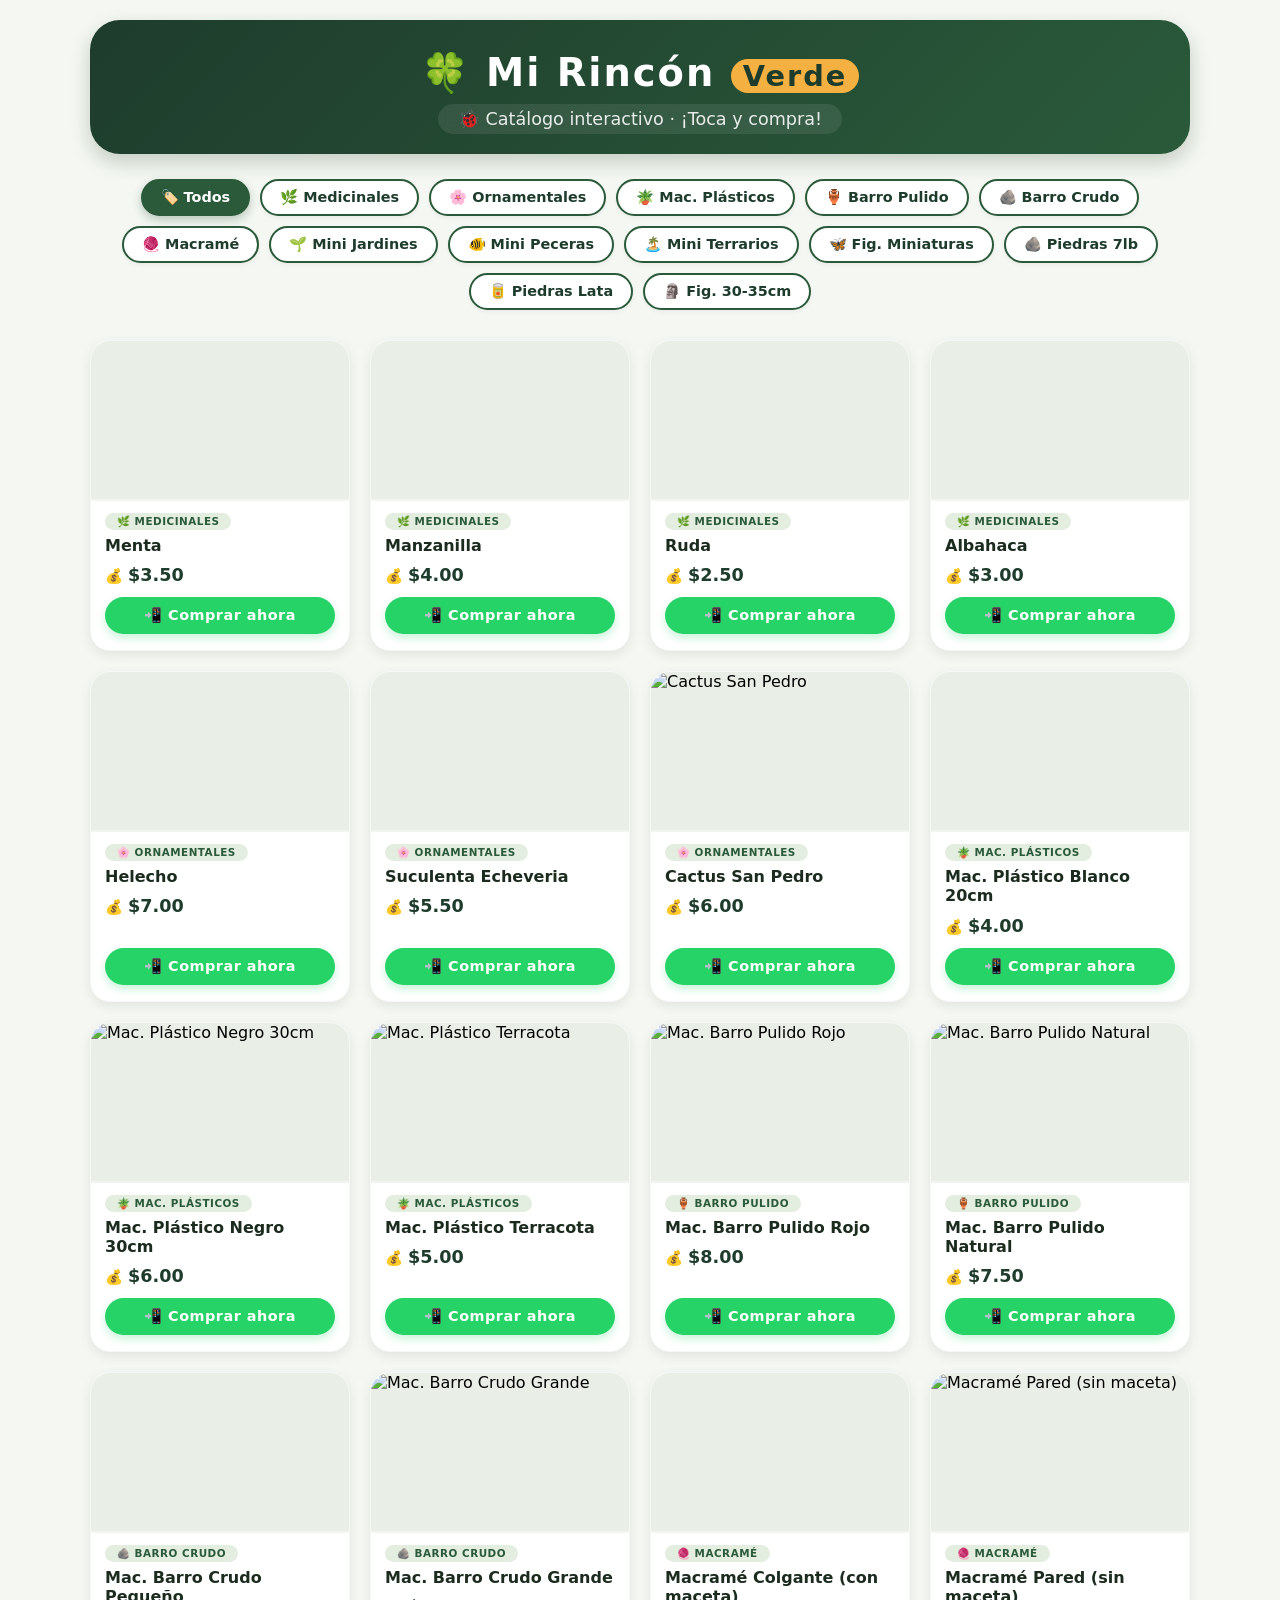
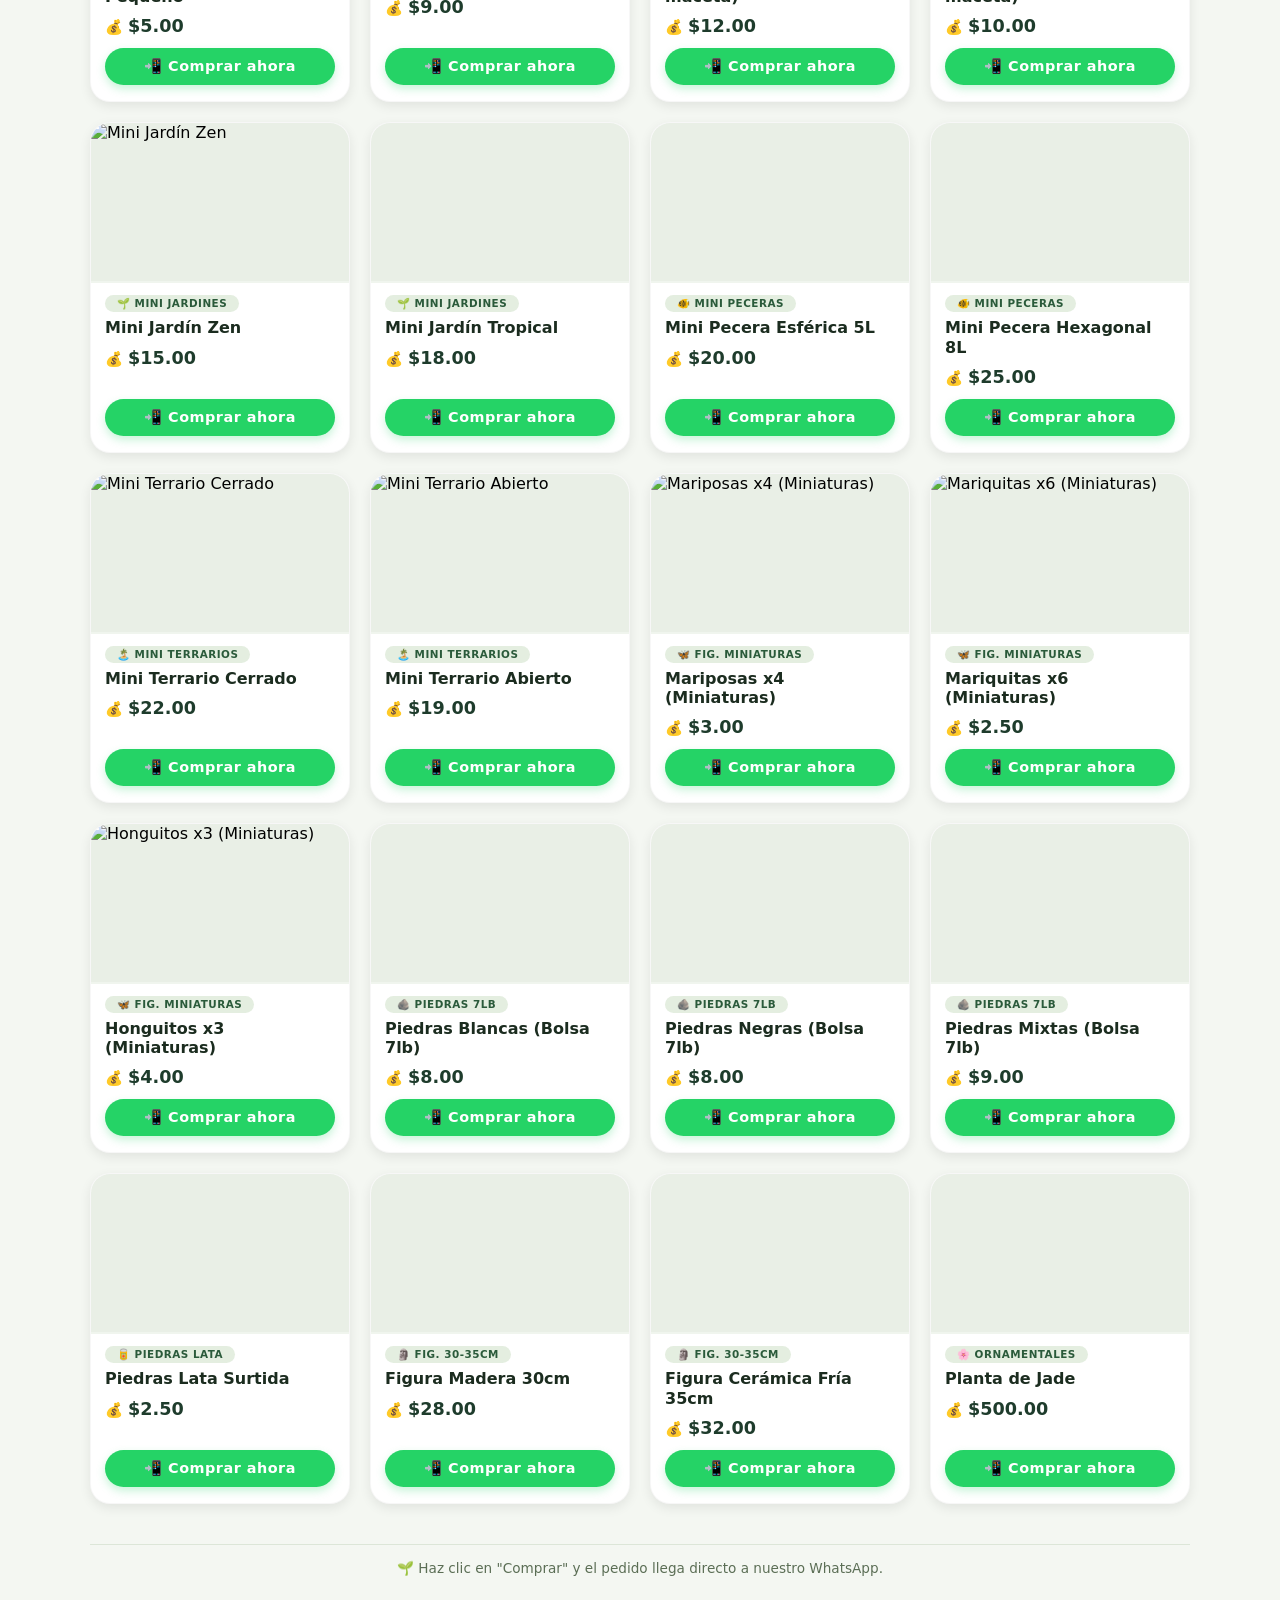
==== commit 9268e714: "Update index.html" ====
--- a/index.html
+++ b/index.html
@@ -5,7 +5,7 @@
     <meta name="viewport" content="width=device-width, initial-scale=1.0, maximum-scale=1.0, user-scalable=yes">
     <title>🍀 Mi Rincón Verde - Catálogo</title>
     <!-- CSS externo -->
-    <link rel="stylesheet" href="CSS/style.css">
+    <link rel="stylesheet" href="css/style.css">
 </head>
 <body>
     <div class="container">
--- a/css/style.css
+++ b/css/style.css
@@ -0,0 +1,222 @@
+/* --- RESET Y ESTILOS GLOBALES --- */
+* {
+    margin: 0;
+    padding: 0;
+    box-sizing: border-box;
+    font-family: 'Segoe UI', Roboto, system-ui, -apple-system, sans-serif;
+}
+
+body {
+    background: #f4f7f2;
+    padding: 20px 15px 40px;
+    min-height: 100vh;
+}
+
+.container {
+    max-width: 1100px;
+    margin: 0 auto;
+}
+
+/* --- HEADER --- */
+.header {
+    text-align: center;
+    padding: 30px 20px 20px;
+    background: linear-gradient(135deg, #1e3c2c, #2a5a3a);
+    border-radius: 30px 30px 30px 30px;
+    margin-bottom: 25px;
+    box-shadow: 0 8px 20px rgba(0, 40, 0, 0.2);
+    color: white;
+}
+
+.header h1 {
+    font-size: 2.4rem;
+    letter-spacing: 2px;
+    font-weight: 800;
+}
+.header h1 span {
+    background: #f5b042;
+    padding: 0 12px;
+    border-radius: 40px;
+    color: #1e3c2c;
+    font-size: 1.8rem;
+}
+.header p {
+    font-size: 1.1rem;
+    opacity: 0.9;
+    margin-top: 8px;
+    background: rgba(255, 255, 255, 0.1);
+    display: inline-block;
+    padding: 5px 20px;
+    border-radius: 40px;
+    backdrop-filter: blur(4px);
+}
+
+/* --- FILTROS (CATEGORÍAS) --- */
+.filtros {
+    display: flex;
+    flex-wrap: wrap;
+    justify-content: center;
+    gap: 10px;
+    margin-bottom: 30px;
+}
+
+.filtro-btn {
+    background: white;
+    border: 2px solid #2a5a3a;
+    color: #1e3c2c;
+    padding: 8px 18px;
+    border-radius: 50px;
+    font-weight: 600;
+    font-size: 0.9rem;
+    cursor: pointer;
+    transition: all 0.2s ease;
+    box-shadow: 0 2px 4px rgba(0,0,0,0.05);
+}
+
+.filtro-btn:hover {
+    background: #e8f0e5;
+    transform: scale(1.02);
+}
+
+.filtro-btn.active {
+    background: #2a5a3a;
+    color: white;
+    border-color: #2a5a3a;
+    box-shadow: 0 4px 10px rgba(42, 90, 58, 0.3);
+}
+
+/* --- GRID DE PRODUCTOS --- */
+.grid-productos {
+    display: grid;
+    grid-template-columns: repeat(auto-fill, minmax(160px, 1fr));
+    gap: 20px;
+}
+
+/* --- TARJETA DE PRODUCTO --- */
+.producto-card {
+    background: white;
+    border-radius: 20px;
+    overflow: hidden;
+    box-shadow: 0 4px 12px rgba(0, 0, 0, 0.08);
+    transition: transform 0.15s ease, box-shadow 0.15s ease;
+    display: flex;
+    flex-direction: column;
+    border: 1px solid rgba(0,0,0,0.03);
+}
+
+.producto-card:hover {
+    transform: translateY(-5px);
+    box-shadow: 0 12px 24px rgba(0, 40, 0, 0.12);
+}
+
+.producto-card img {
+    width: 100%;
+    height: 160px;
+    object-fit: cover;
+    background: #e9efe6;
+    border-bottom: 2px solid #f0f5ee;
+}
+
+.producto-info {
+    padding: 12px 14px 16px;
+    flex-grow: 1;
+    display: flex;
+    flex-direction: column;
+}
+
+.producto-info .categoria-badge {
+    font-size: 0.65rem;
+    font-weight: 700;
+    text-transform: uppercase;
+    color: #2a5a3a;
+    background: #e4eee0;
+    padding: 2px 12px;
+    border-radius: 30px;
+    display: inline-block;
+    width: fit-content;
+    margin-bottom: 6px;
+    letter-spacing: 0.5px;
+}
+
+.producto-info h3 {
+    font-size: 1rem;
+    font-weight: 700;
+    color: #1b2c1f;
+    margin-bottom: 4px;
+    line-height: 1.2;
+}
+
+.producto-info .precio {
+    font-weight: 700;
+    color: #1e3c2c;
+    font-size: 1.1rem;
+    margin: 6px 0 12px;
+}
+.producto-info .precio::before {
+    content: "💰 ";
+    font-size: 0.9rem;
+}
+
+.btn-comprar {
+    background: #25D366;
+    color: white;
+    border: none;
+    padding: 10px 0;
+    border-radius: 60px;
+    font-weight: 700;
+    font-size: 0.9rem;
+    cursor: pointer;
+    transition: all 0.15s ease;
+    margin-top: auto;
+    text-align: center;
+    text-decoration: none;
+    display: block;
+    box-shadow: 0 4px 8px rgba(37, 211, 102, 0.25);
+    letter-spacing: 0.5px;
+}
+
+.btn-comprar:hover {
+    background: #1ebe5c;
+    transform: scale(1.02);
+    box-shadow: 0 6px 14px rgba(37, 211, 102, 0.35);
+}
+
+.btn-comprar:active {
+    transform: scale(0.96);
+}
+
+/* --- MENSAJE CUANDO NO HAY PRODUCTOS --- */
+.sin-resultados {
+    grid-column: 1 / -1;
+    text-align: center;
+    padding: 60px 20px;
+    background: white;
+    border-radius: 30px;
+    color: #555;
+    font-size: 1.2rem;
+}
+
+/* --- FOOTER --- */
+.footer {
+    text-align: center;
+    margin-top: 40px;
+    padding: 15px;
+    color: #5b6e55;
+    font-size: 0.85rem;
+    border-top: 1px solid #dce6d8;
+}
+
+/* --- RESPONSIVE --- */
+@media (max-width: 480px) {
+    .header h1 { font-size: 1.8rem; }
+    .grid-productos { grid-template-columns: repeat(2, 1fr); gap: 12px; }
+    .producto-card img { height: 120px; }
+    .producto-info { padding: 10px; }
+    .producto-info h3 { font-size: 0.85rem; }
+    .btn-comprar { font-size: 0.75rem; padding: 8px 0; }
+    .filtro-btn { font-size: 0.7rem; padding: 5px 12px; }
+}
+
+@media (min-width: 900px) {
+    .grid-productos { grid-template-columns: repeat(4, 1fr); }
+}
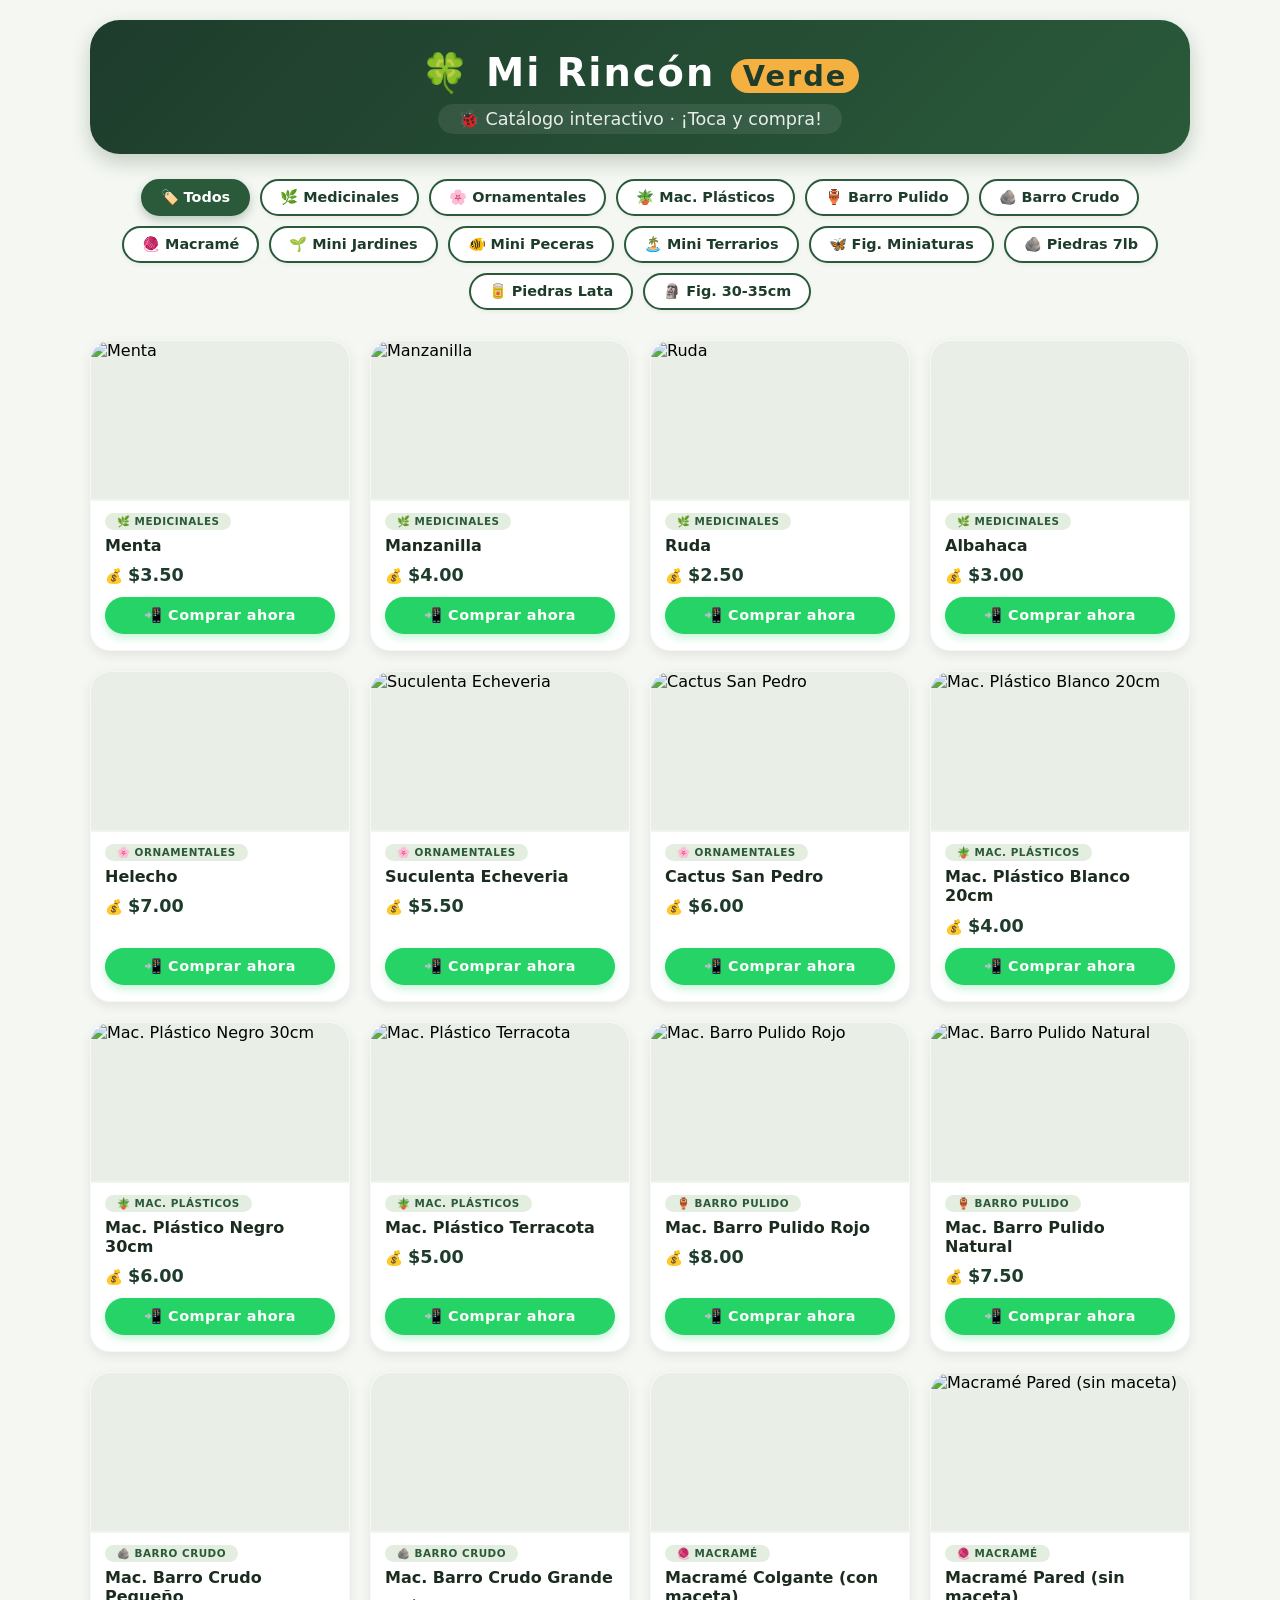
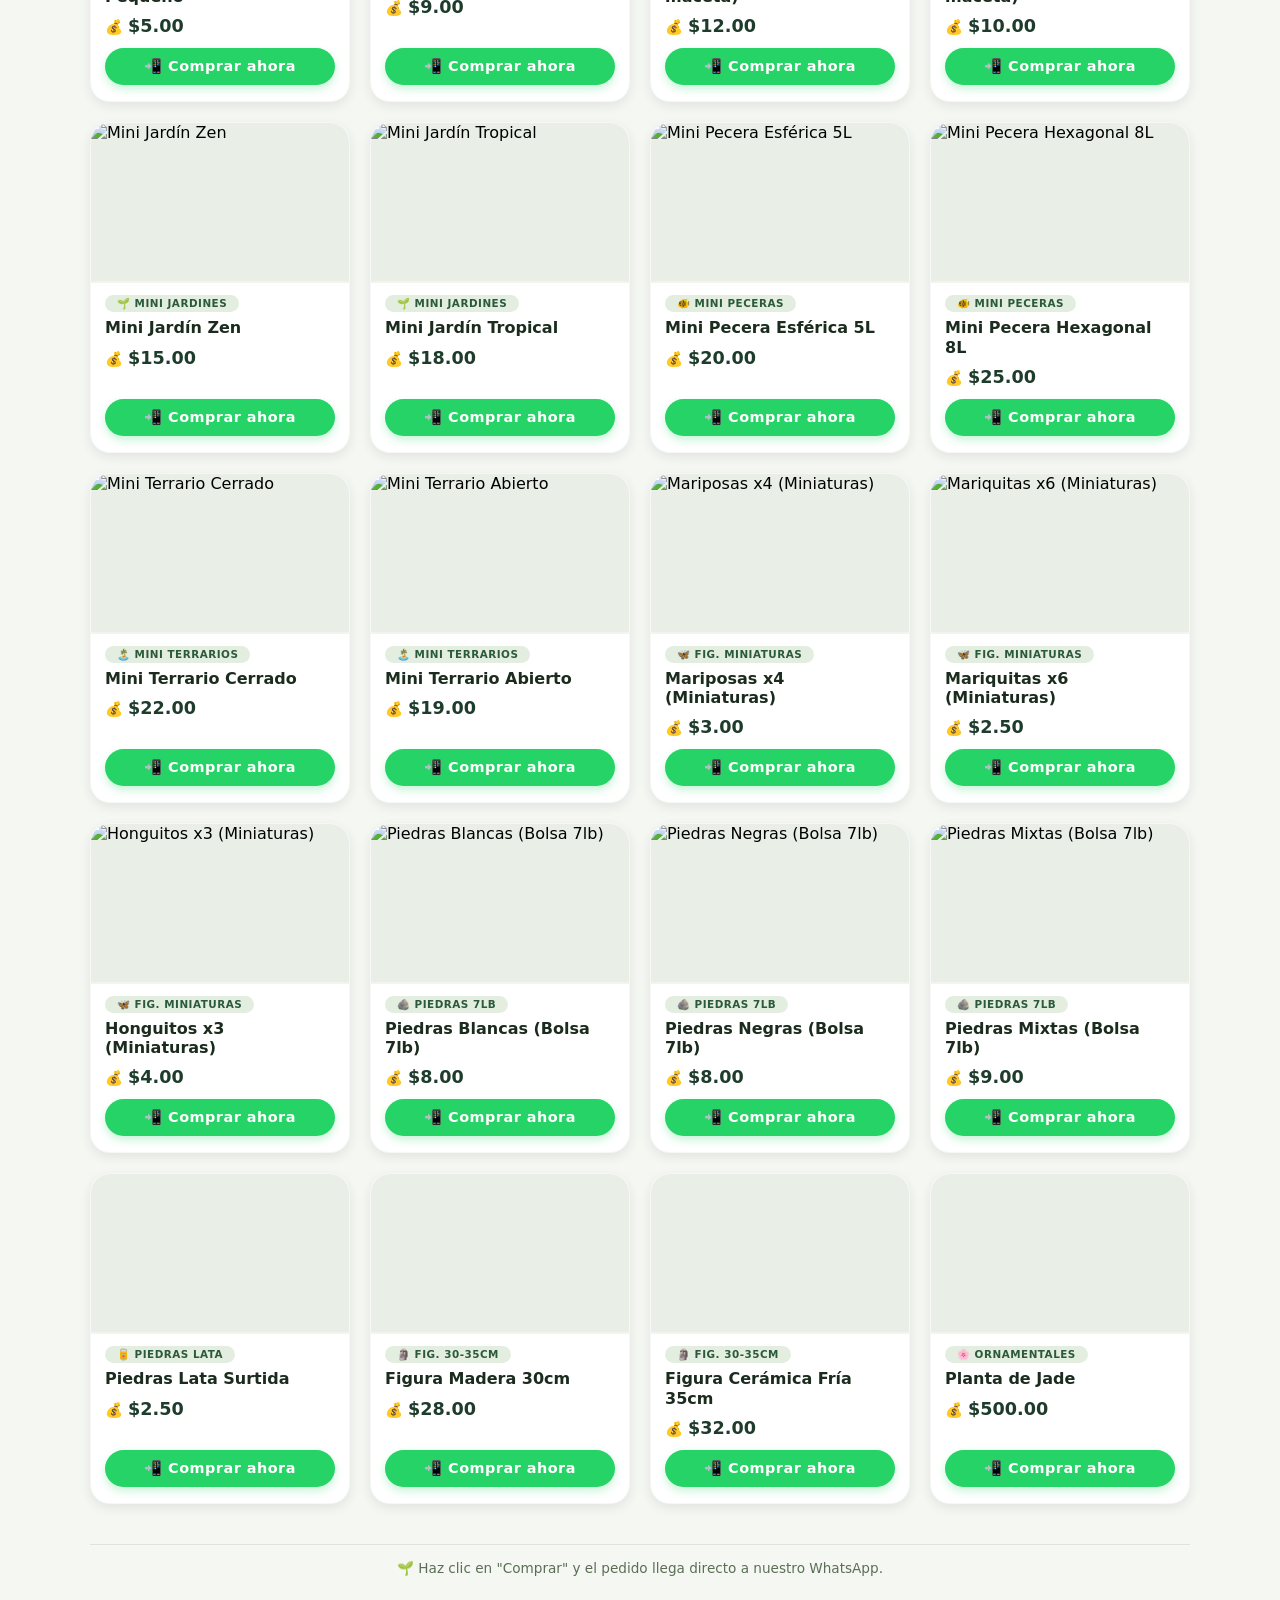
==== commit e1c2954a: "Update index.html" ====
--- a/index.html
+++ b/index.html
@@ -5,7 +5,7 @@
     <meta name="viewport" content="width=device-width, initial-scale=1.0, maximum-scale=1.0, user-scalable=yes">
     <title>🍀 Mi Rincón Verde - Catálogo</title>
     <!-- CSS externo -->
-    <link rel="stylesheet" href="css/style.css">
+    <link rel="stylesheet" href="css/style.css?v=2">
 </head>
 <body>
     <div class="container">
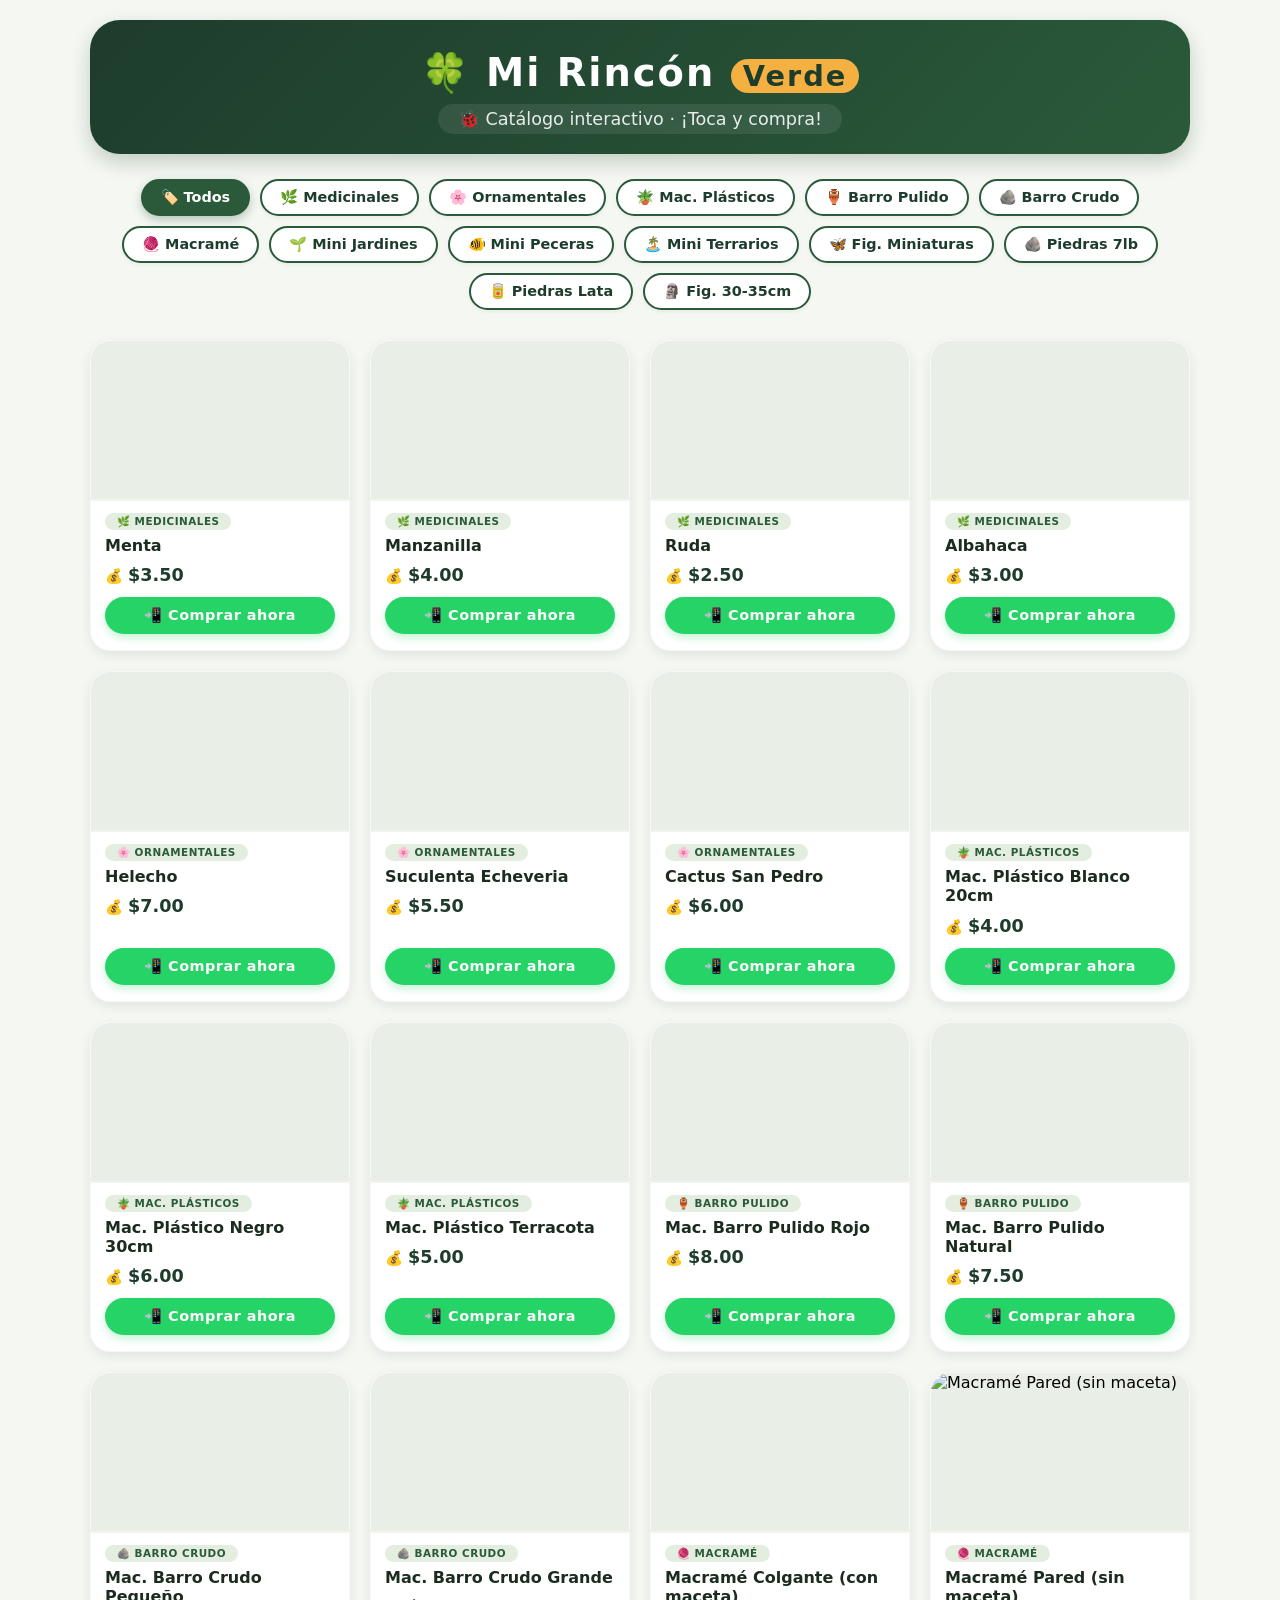
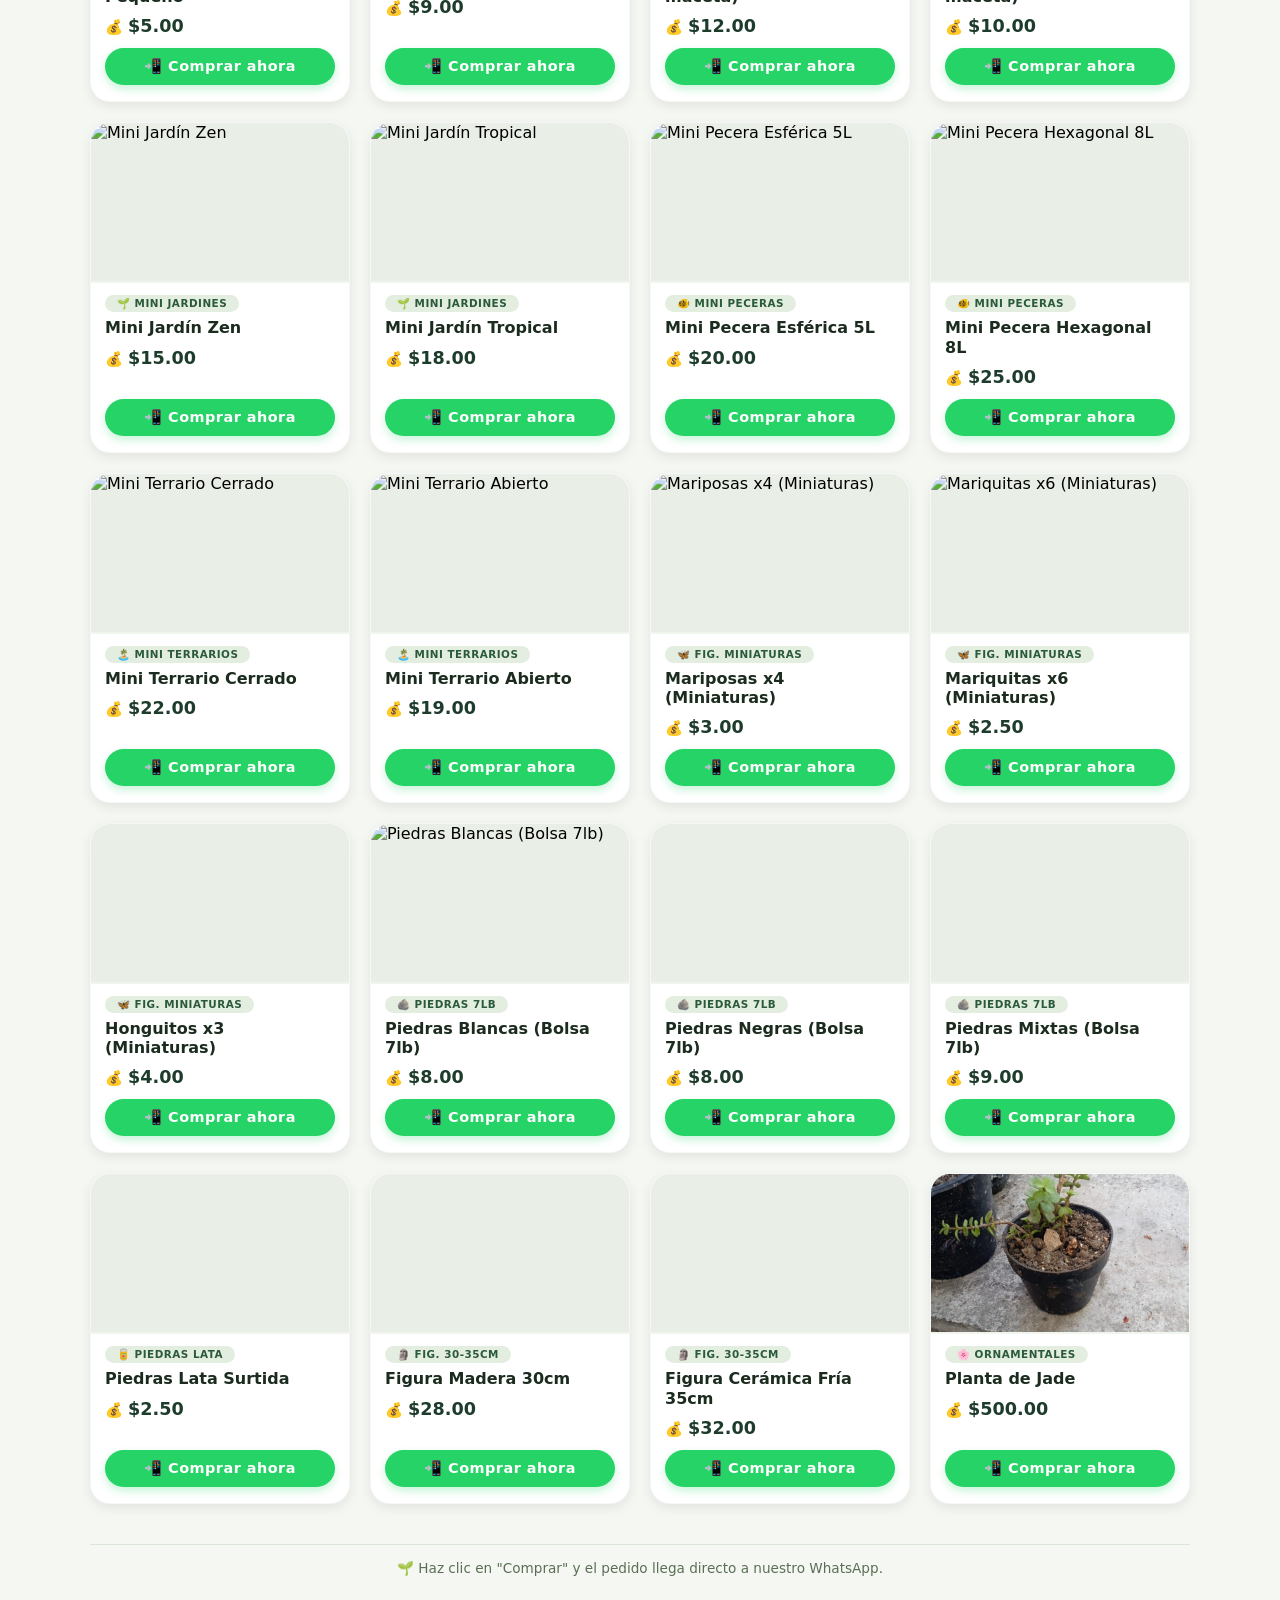
==== commit 3cf6edcb: "Update index.html" ====
--- a/index.html
+++ b/index.html
@@ -32,7 +32,7 @@
     </div>
 
     <!-- Scripts externos -->
-    <script src="js/catalogo.js"></script>
+    <script src="js/catalogo.js?v=2"></script>
     <script src="js/app.js"></script>
 </body>
 </html>
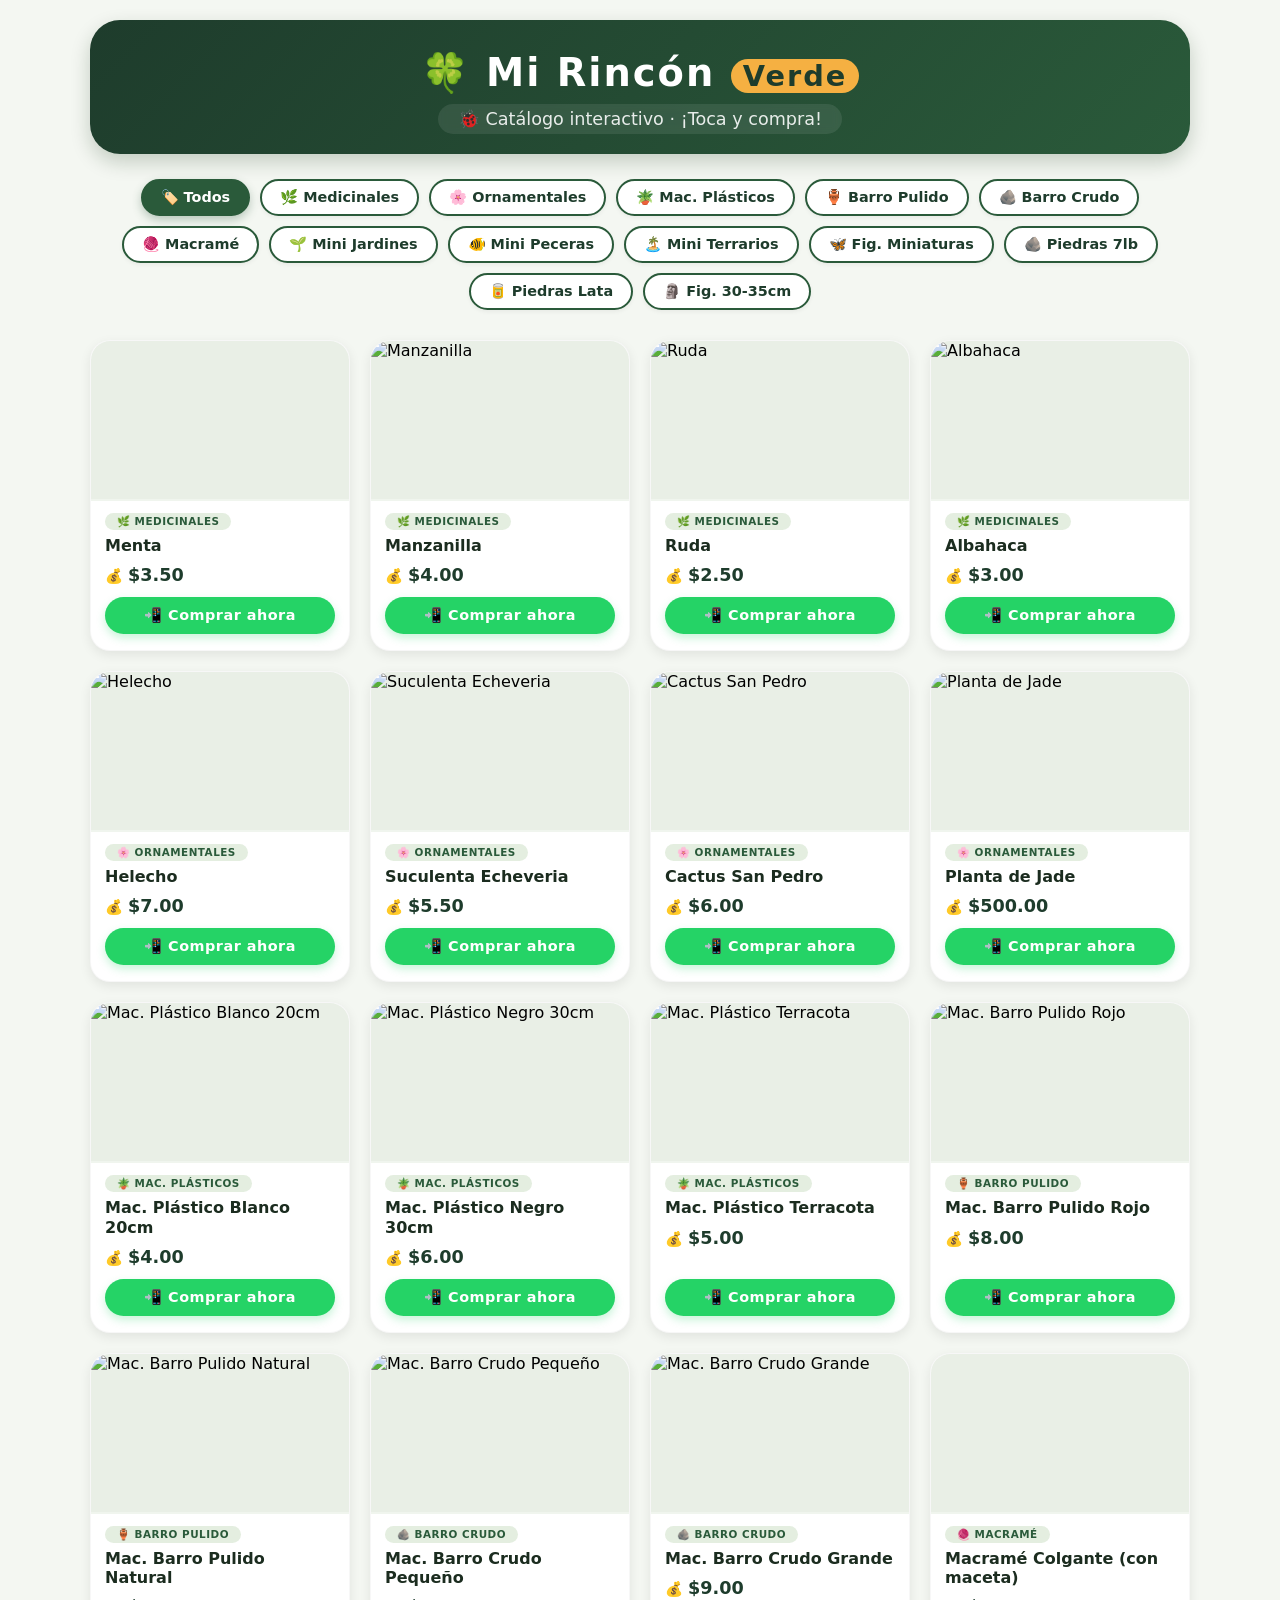
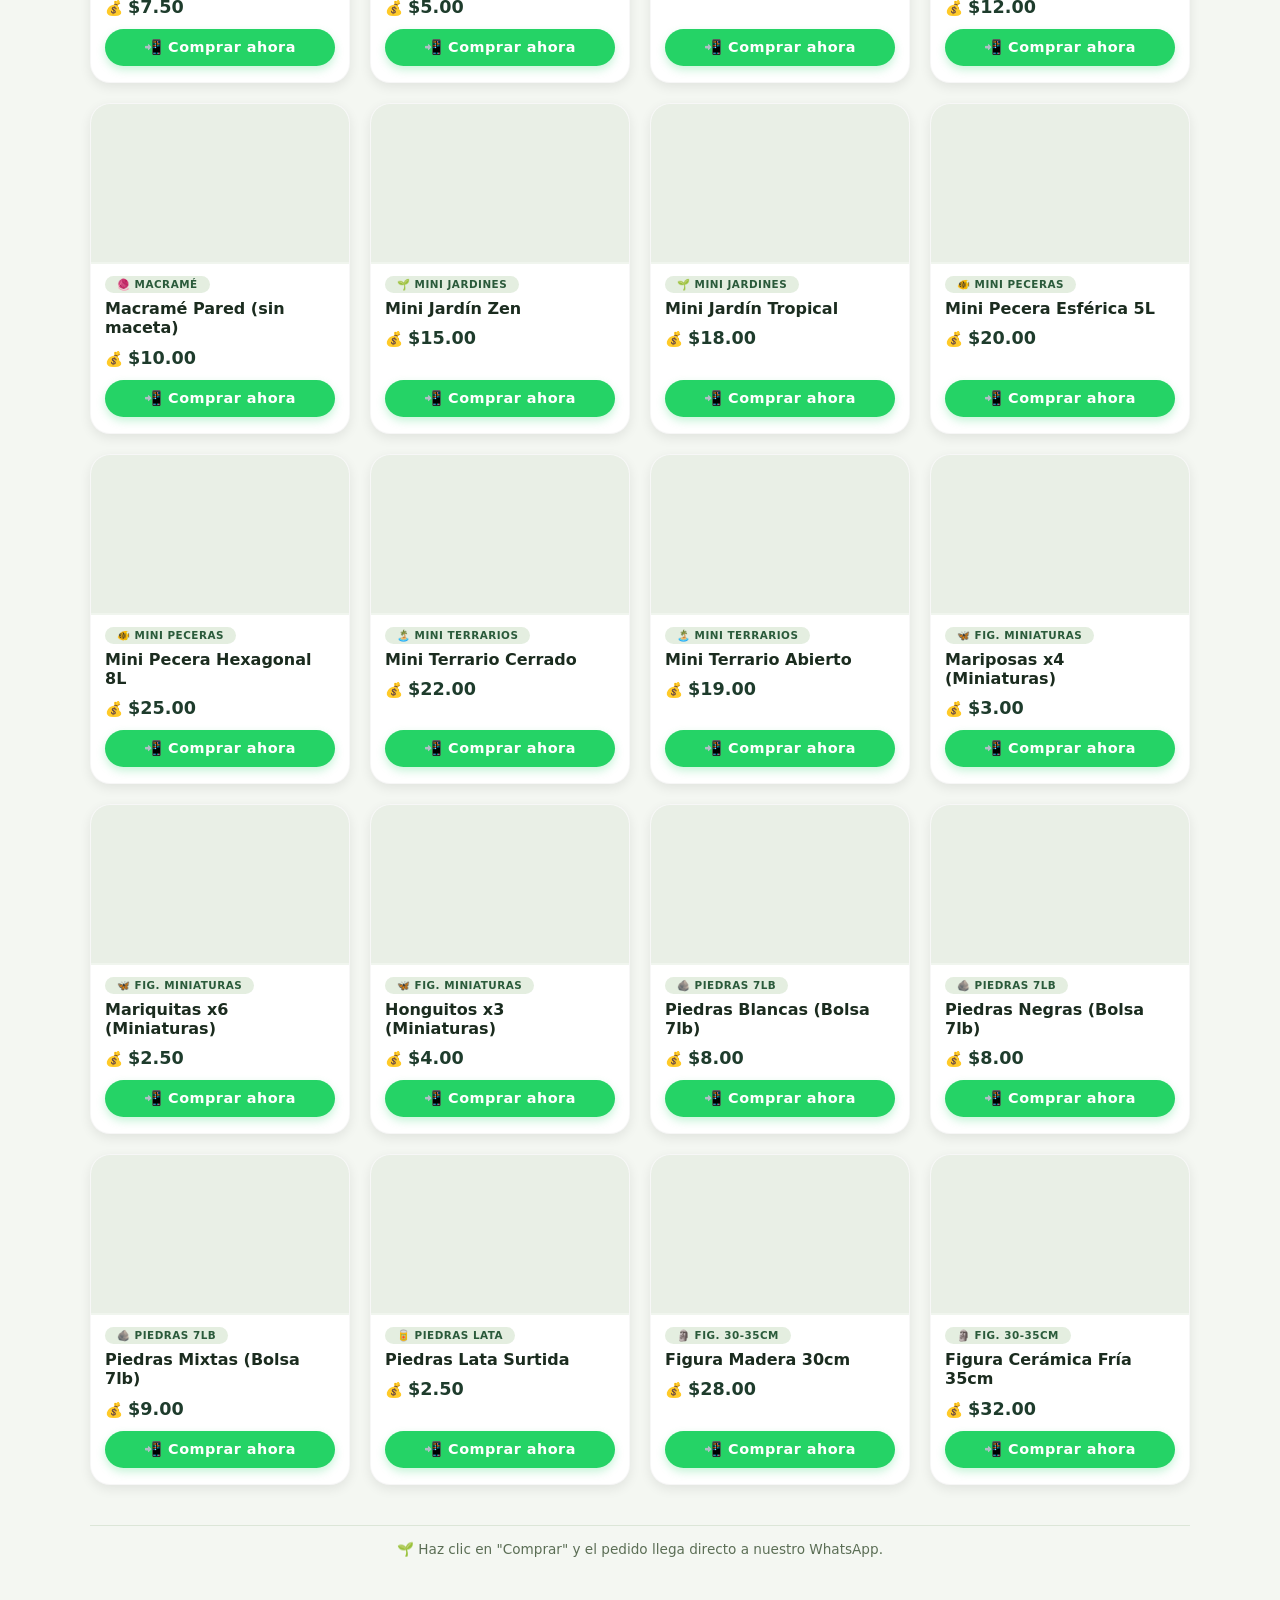
==== commit 121fd5ef: "Update index.html" ====
--- a/index.html
+++ b/index.html
@@ -32,7 +32,7 @@
     </div>
 
     <!-- Scripts externos -->
-    <script src="js/catalogo.js?v=2"></script>
+    <script src="js/catalogo.js?v=3"></script>
     <script src="js/app.js"></script>
 </body>
 </html>
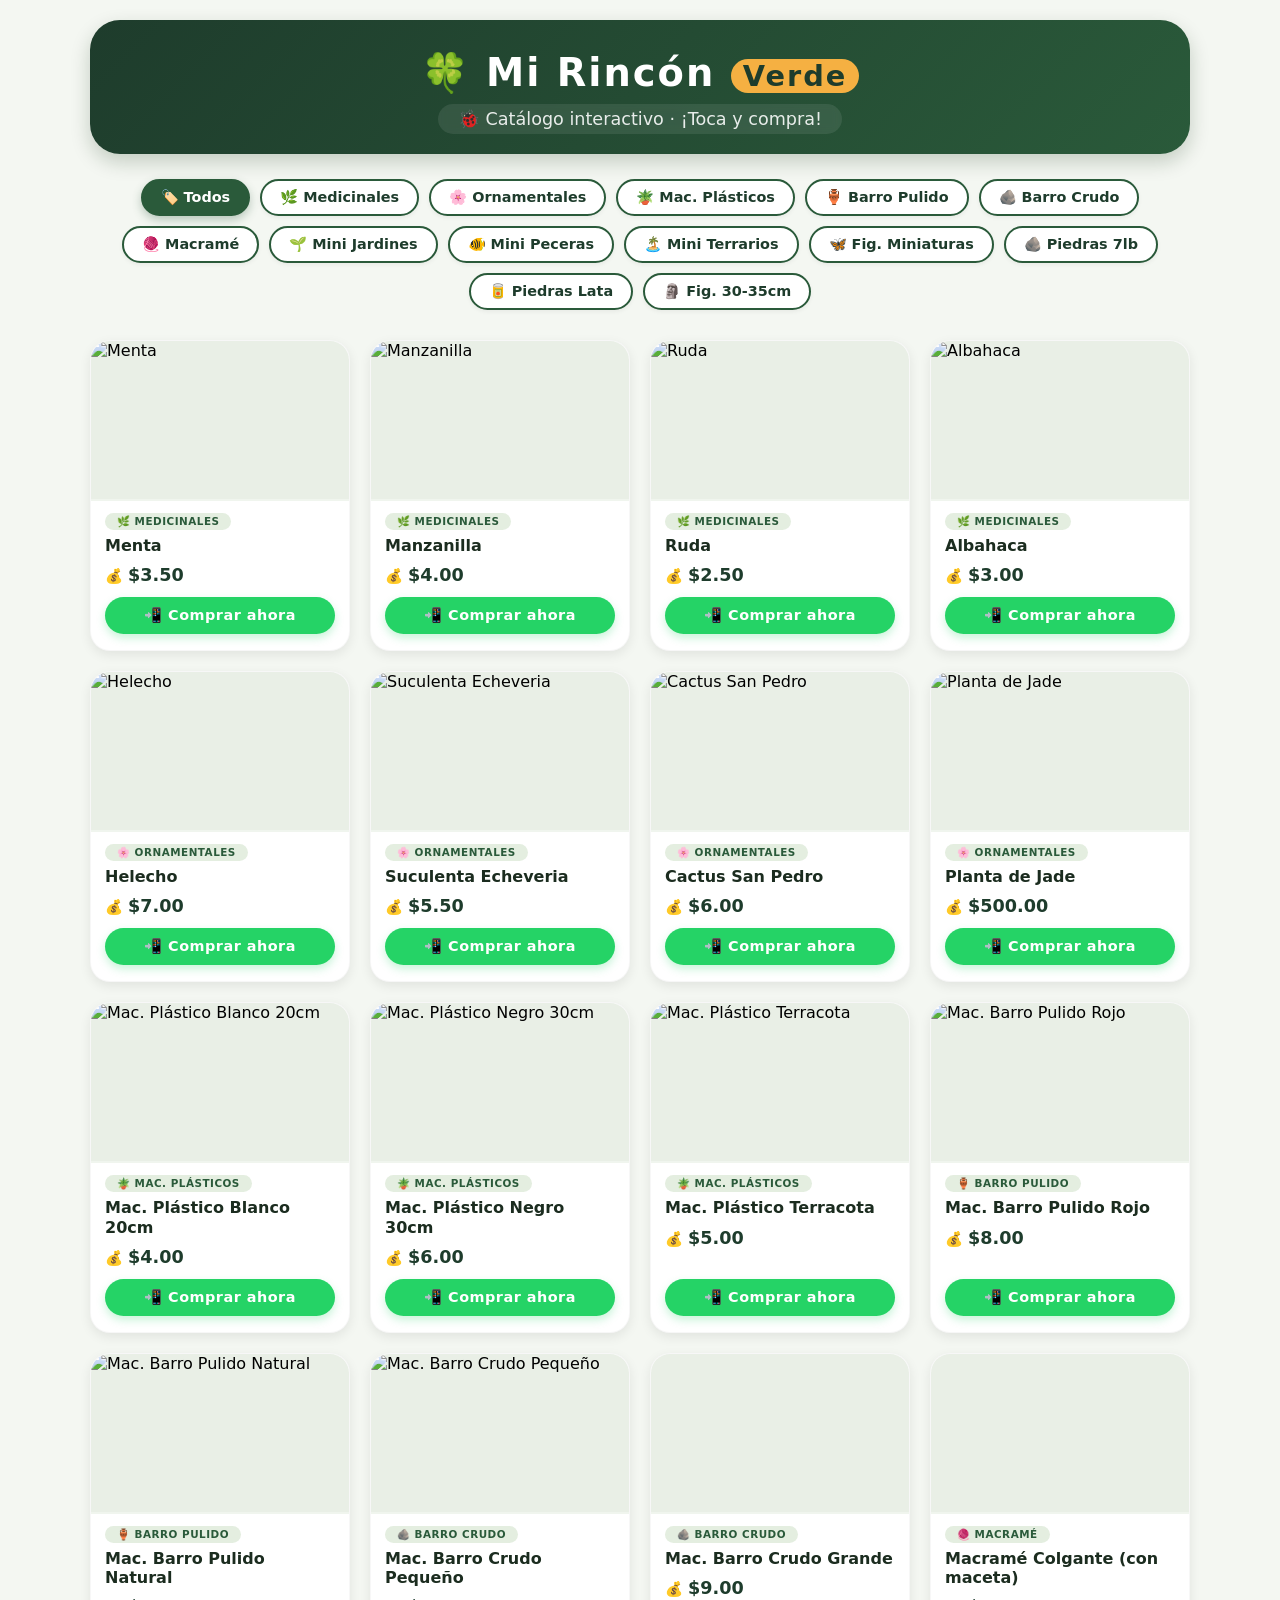
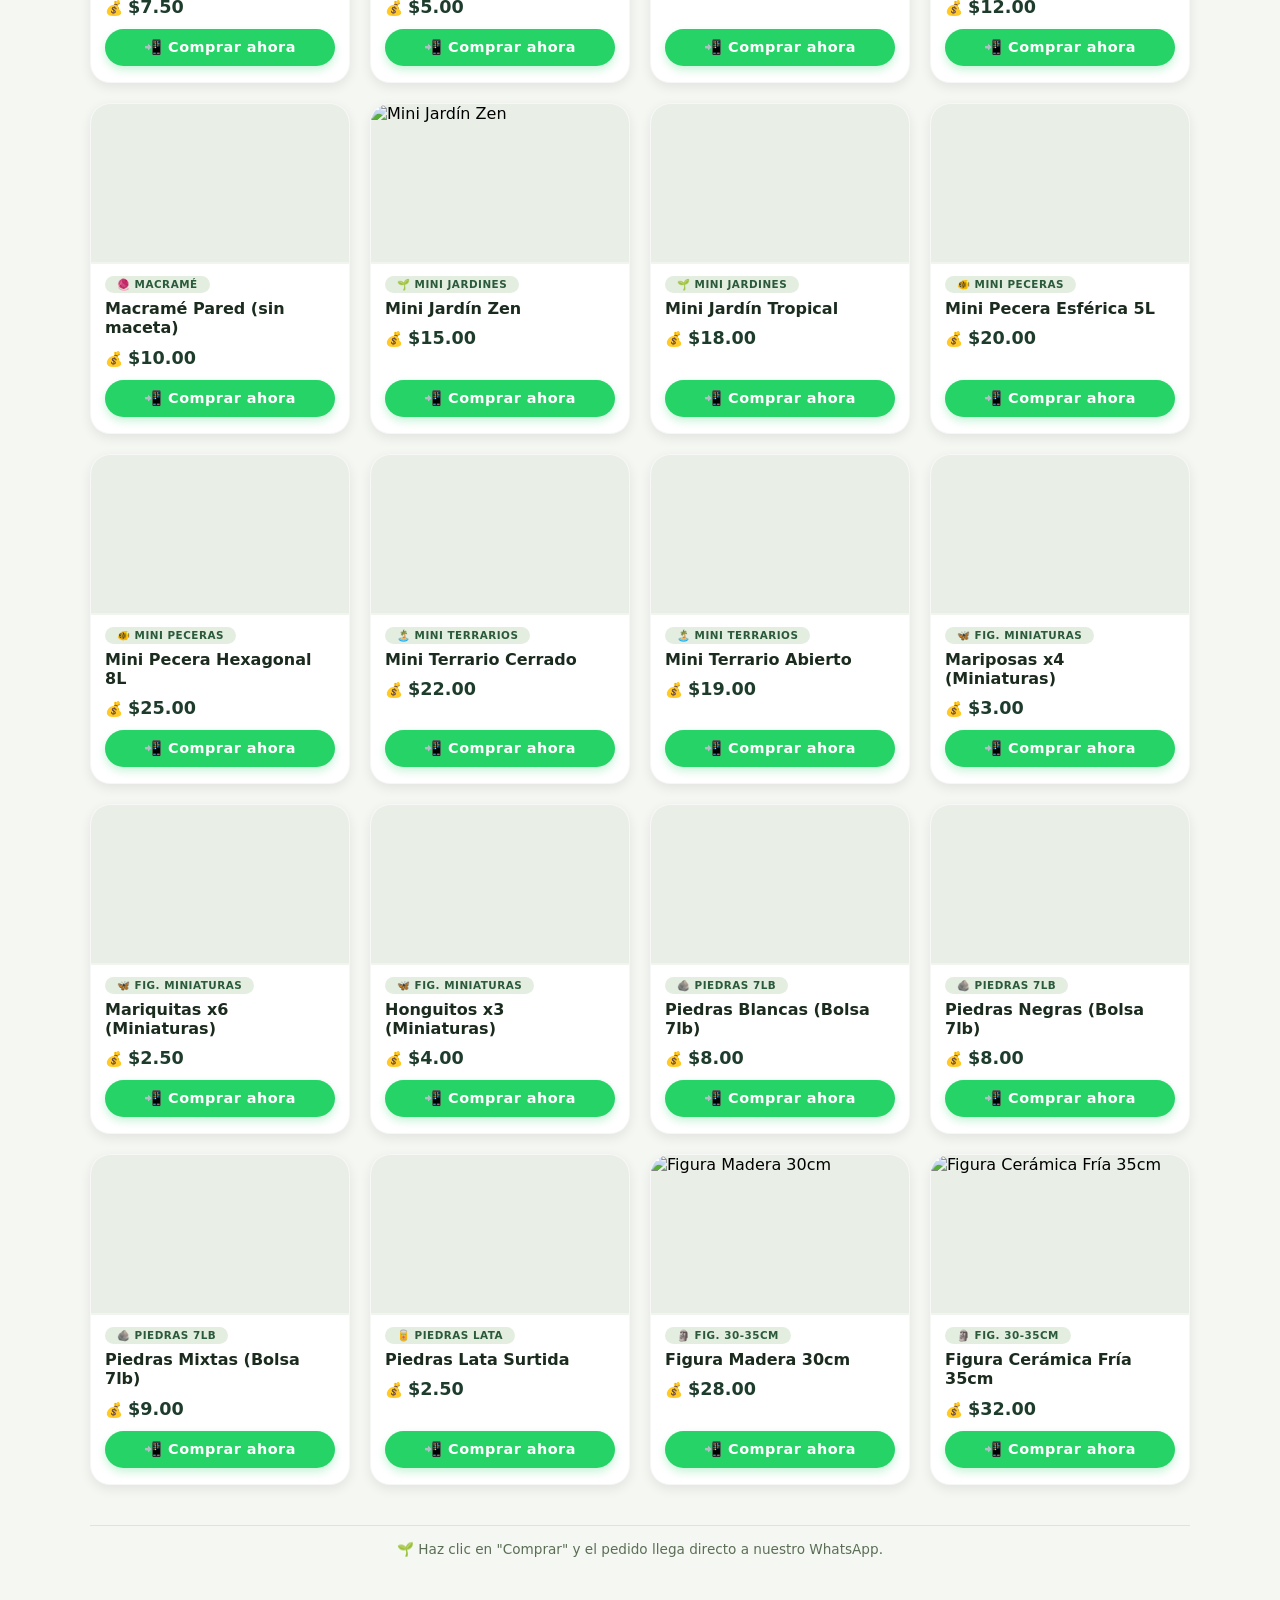
==== commit df4da579: "Update index.html" ====
--- a/index.html
+++ b/index.html
@@ -5,7 +5,7 @@
     <meta name="viewport" content="width=device-width, initial-scale=1.0, maximum-scale=1.0, user-scalable=yes">
     <title>🍀 Mi Rincón Verde - Catálogo</title>
     <!-- CSS externo -->
-    <link rel="stylesheet" href="css/style.css?v=2">
+    <link rel="stylesheet" href="css/style.css?v=3">
 </head>
 <body>
     <div class="container">
@@ -32,7 +32,7 @@
     </div>
 
     <!-- Scripts externos -->
-    <script src="js/catalogo.js?v=3"></script>
-    <script src="js/app.js"></script>
+    <script src="js/catalogo.js?v=2"></script>
+<script src="js/app.js?v=2"></script>
 </body>
 </html>
